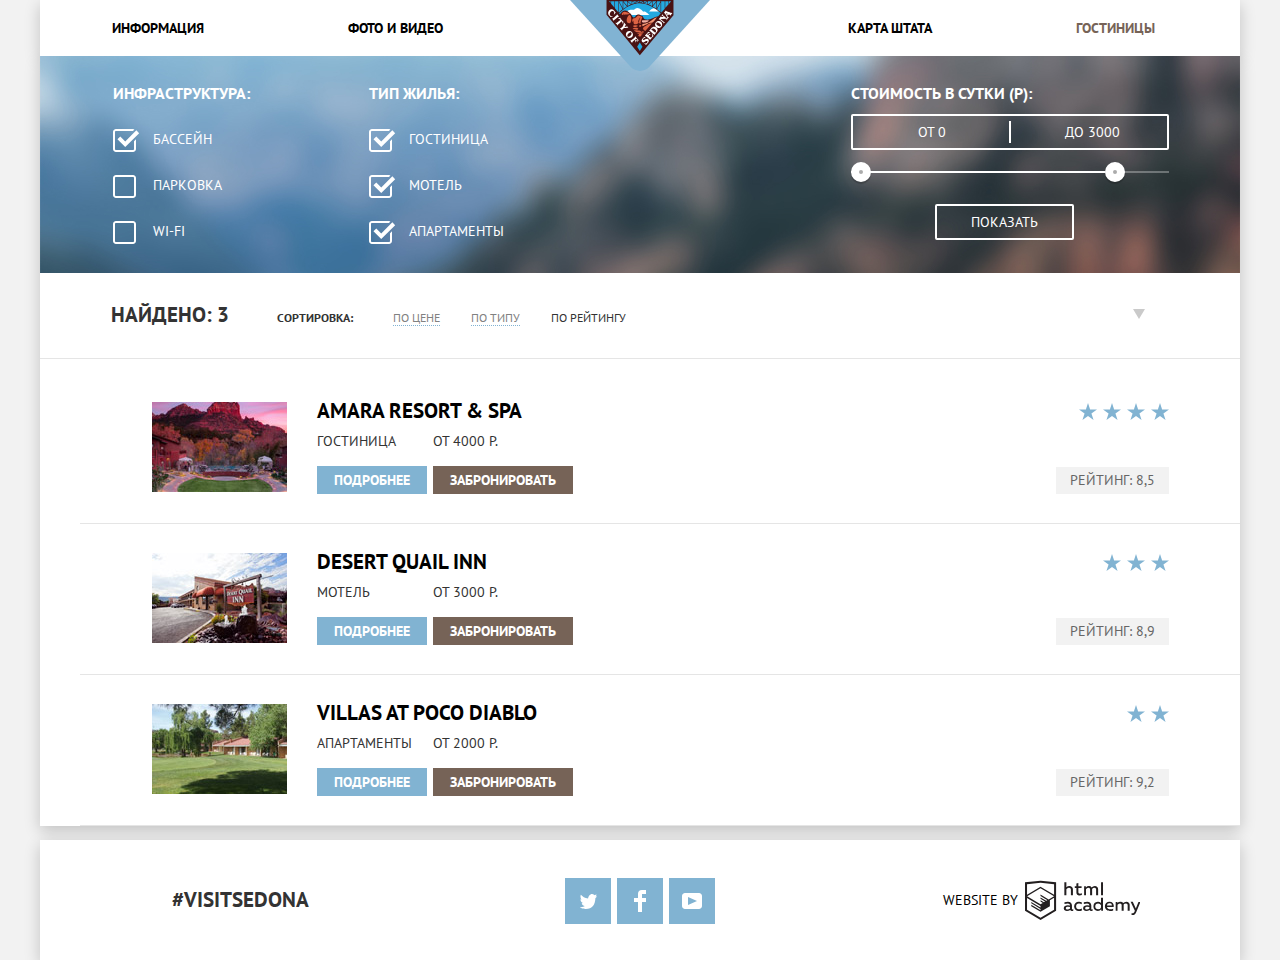
==== hotels.html @ 3bc978c2 "02 Завершаем верстку" ====
<!DOCTYPE html>
<html lang="ru">
  <head>
    <meta charset="utf-8">
    <title>HTML Academy: Седона</title>
    <link href="https://fonts.googleapis.com/css?family=PT+Sans:400,700&amp;subset=cyrillic" rel="stylesheet">
    <link href="css/normalize.css" rel="stylesheet">
    <link href="css/style.css" rel="stylesheet">
  </head>
  <body class="main-page">
    <div class="grey-back">
      <header class="main-header container">
        <nav class="main-navigation">
          <a class="main-header-logo" href="index.html">
            <img src="img/logo-sedona.svg" width="140" height="71" alt="Логотип город Седона">
          </a>
          <div class="container">
            <ul class="site-navigation">
              <li><a href="#">Информация</a></li>
              <li><a href="#">Фото и видео</a></li>
              <li><a href="#">Карта штата</a></li>
              <li><a class="site-navigation-current">Гостиницы</a></li>
            </ul>
          </div>
        </nav>
      </header>
      <main class="main-content container">
        <h1 class="visually-hidden">Подбор жилья в Седоне</h1>
        <section class="filters">
          <h2 class="visually-hidden">Фильтр гостиниц</h2>
          <form class="filter" action="https://echo.htmlacademy.ru" method="get">
            <div class="wrap">
              <fieldset>
                <legend class="filter-title">Инфраструктура:</legend>
                <ul>
                  <li class="filter-option">
                    <label class="filter-checkbox" for="pool-checkbox">
                      <input class="visually-hidden" id="pool-checkbox" type="checkbox" name="checkbox-indicator" checked>
                      <span class="checkbox-indicator"></span>
                      Бассейн
                    </label>
                  </li>
                  <li class="filter-option">
                    <label class="filter-checkbox" for="parking-checkbox">
                      <input class="visually-hidden" id="parking-checkbox" type="checkbox" name="checkbox-indicator">
                      <span class="checkbox-indicator"></span>
                      Парковка
                    </label>
                  </li>
                  <li class="filter-option">
                    <label class="filter-checkbox" for="wifi-checkbox">
                      <input class="visually-hidden" id="wifi-checkbox" type="checkbox" name="checkbox-indicator">
                      <span class="checkbox-indicator"></span>
                      Wi-Fi
                    </label>
                  </li>
                </ul>
              </fieldset>
            </div>
            <div class="wrap">
              <fieldset>
                <legend class="filter-title">Тип жилья:</legend>
                <ul>
                  <li class="filter-option">
                    <label class="filter-checkbox" for="hotel-checkbox">
                      <input class="visually-hidden" id="hotel-checkbox" type="checkbox" name="checkbox-indicator" checked>
                      <span class="checkbox-indicator"></span>
                      Гостиница
                    </label>
                  </li>
                  <li class="filter-option">
                    <label class="filter-checkbox" for="motel-checkbox">
                      <input class="visually-hidden" id="motel-checkbox" type="checkbox" name="checkbox-indicator" checked>
                      <span class="checkbox-indicator"></span>
                      Мотель
                    </label>
                  </li>
                  <li class="filter-option">
                    <label class="filter-checkbox" for="apartments-checkbox">
                      <input class="visually-hidden" id="apartments-checkbox" type="checkbox" name="checkbox-indicator" checked>
                      <span class="checkbox-indicator"></span>
                      Апартаменты
                    </label>
                  </li>
                </ul>
              </fieldset>
            </div>
            <div class="wrap">
              <fieldset class="filter-value">
                <legend class="filter-title value-title">Стоимость в сутки (р):</legend>
                <div class="filter-section">
                  <label class="min-value">
                    От
                    <input type="text" name="min" value="0">
                  </label>
                  <label class="max-value">
                    До
                    <input id="max-value" type="text" name="max" value="3000">
                  </label>
                </div>
                <div class="filter-roller">
                  <div class="filter-roller-inner">
                    <div class="filter-handle filter-handle-min"></div>
                    <div class="filter-handle filter-handle-max"></div>
                    <div class="scale">
                      <div class="bar"></div>
                    </div>
                  </div>
                </div>
              </fieldset>
              <button class="button filter-button" type="button">Показать</button>
            </div>
          </form>
        </section>
        <div class="sorting">
          <b class="sorting-info">Найдено: 3</b>
          <div class="sorting-value">
            <b class="sorting-title">Сортировка:</b>
            <ul class="sorting-list">
              <li class="sorting-marker sorting-marker-current"><a>По цене</a></li>
              <li class="sorting-marker"><a href="#">По типу</a></li>
              <li class="sorting-marker"><ahref="#">По рейтингу</a></li>
              <li class="sorting-marker sorting-marker-up"><a class="visually-hidden" href="#">По возрастанию</a></li>
              <li class="sorting-marker sorting-marker-down sorting-marker-current"><a class="visually-hidden">По убыванию</a></li>
            </ul>
          </div>
        </div>
        <section class="catalog">
          <h2 class="visually-hidden">Список жилья по запросу</h2>
          <ul class="catalog-list">
            <li class="catalog-item">
              <div class="catalog-inner inner-image">
                <a class="catalog-item-image" href="#">
                  <img src="img/hotels.jpg" width="135" height="90" alt="Гостиница">
                </a>
              </div>
              <div class="catalog-wrap">
                <div class="catalog-inner inner-description">
                  <a class="catalog-item-title" href="#">
                    <h3>Amara resort & spa</h3>
                  </a>
                  <div>
                    <b class="catalog-category">Гостиница</b>
                    <b class="catalog-price">От 4000 р.</b>
                  </div>
                  <div>
                    <a class="button moreinfo-button" href="#">Подробнее</a>
                    <a class="button booking-button" href="#">Забронировать</a>
                  </div>
                </div>
                <div class="catalog-inner inner-rating">
                  <div class="catalog-star">
                    <ul>
                      <li class="star-current"></li>
                      <li class="star-current"></li>
                      <li class="star-current"></li>
                      <li class="star-current"></li>
                    </ul>
                  </div>
                  <b class="catalog-rating">Рейтинг: 8,5</b>
                </div>
              </div>
            </li>

            <li class="catalog-item">
              <div class="catalog-inner inner-image">
                <a class="catalog-item-image" href="#">
                  <img src="img/motels.jpg" width="135" height="90" alt="Мотель">
                </a>
              </div>
              <div class="catalog-wrap">
                <div class="catalog-inner inner-description">
                  <a class="catalog-item-title" href="#">
                    <h3>Desert quail inn</h3>
                  </a>
                  <div>
                    <b class="catalog-category">Мотель</b>
                    <b class="catalog-price">От 3000 р.</b>
                  </div>
                  <div>
                    <a class="button moreinfo-button" href="#">Подробнее</a>
                    <a class="button booking-button" href="#">Забронировать</a>
                  </div>
                </div>
                <div class="catalog-inner inner-rating">
                  <div class="catalog-star">
                    <ul>
                      <li></li>
                      <li class="star-current"></li>
                      <li class="star-current"></li>
                      <li class="star-current"></li>
                    </ul>
                  </div>
                  <b class="catalog-rating">Рейтинг: 8,9</b>
                </div>
              </div>
            </li>
            <li class="catalog-item">
              <div class="catalog-inner inner-image">
                <a class="catalog-item-image" href="#">
                  <img src="img/aparts.jpg" width="135" height="90" alt="Апартаменты">
                </a>
              </div>
              <div class="catalog-wrap">
                <div class="catalog-inner inner-description">
                  <a class="catalog-item-title" href="#">
                    <h3>Villas at Poco Diablo</h3>
                  </a>
                  <div>
                    <b class="catalog-category">Апартаменты</b>
                    <b class="catalog-price">От 2000 р.</b>
                  </div>
                  <div>
                    <a class="button moreinfo-button" href="#">Подробнее</a>
                    <a class="button booking-button" href="#">Забронировать</a>
                  </div>
                </div>
                <div class="catalog-inner inner-rating">
                  <div class="catalog-star">
                    <ul>
                      <li></li>
                      <li></li>
                      <li class="star-current"></li>
                      <li class="star-current"></li>
                    </ul>
                  </div>
                  <b class="catalog-rating">Рейтинг: 9,2</b>
                </div>
              </div>
            </li>
          </ul>
        </section>
      </main>
      <footer class="main-footer container">
        <p class="footer-hashtag container">#visitsedona</p>
        <div class="footer-social container">
          <ul class="social-list">
            <li>
              <a class="button social-button twitter-button" href="#">
                <span class="visually-hidden">Twitter</span>
                <svg xmlns="http://www.w3.org/2000/svg" xmlns:xlink="http://www.w3.org/1999/xlink" width="17" height="15" viewBox="0 0 17 15"><path d="M10.95.144c1.685-.496 2.984.27 3.577 1.179.673-.231 1.331-.481 2.011-.708a2.345 2.345 0 0 1-.857 1.768c.685.17 1.304-.491 1.304-.491-.169 1-1.006 1.788-1.563 2.024-.231 6.75-3.175 11.217-10.077 11.082h-.446c-.41 0-4.164-.46-4.898-1.887 2.271.196 3.893-.422 4.693-1.177-.96-.3-2.679-.477-2.979-2.95.349.106.564.228 1.19.119C1.705 8.247.374 7.53.448  5.33c.285.328 1.067.536 1.34.472C1.085 5.561-.182 2.442.894.85c1.818 1.854 3.735 3.606 7.152 3.773C8.254 2.33 9.183.793 10.95.144z"/></svg>
                </a>
              </li>
              <li>
                <a class="button social-button facebook-button" href="#">
                  <span class="visually-hidden">Фейсбук</span>
                  <svg xmlns="http://www.w3.org/2000/svg" width="12" height="22" viewBox="0 0 12 22"><path d="M12 4V0H8a4 4 0 0 0-4 4v4H0v4h4v10h4V12h4V8H8V4h4z"/></svg>
                </a>
              </li>
              <li>
                <a class="button social-button youtube-button" href="#">
                  <span class="visually-hidden">Youtube</span>
                  <svg xmlns="http://www.w3.org/2000/svg" xmlns:xlink="http://www.w3.org/1999/xlink" width="20" height="16" viewBox="0 0 20 16"><path d="M17 0H3C1.35 0 0 1.35 0 3v10c0 1.65 1.35 3 3 3h14c1.65 0 3-1.35 3-3V3c0-1.65-1.35-3-3-3zM6.027 11.998V4.002L15.014 8l-8.987 3.998z"/></svg>
                </a>
              </li>
            </ul>
          </div>
          <div class="footer-copyright container">
            <p>website by</p>
            <a class="copyright-button" href="https://htmlacademy.ru/intensive/htmlcss">
              <span class="visually-hidden">HTML Academy</span>
              <svg data-name="Layer 1" xmlns="http://www.w3.org/2000/svg" viewBox="0 0 113 39" width="115" height="41"><path d="M46.84 28.22a2.07 2.07 0 0 0 .58-.11v1.4a3.41 3.41 0 0 1-1.24.22 1.75 1.75 0 0 1-1.75-1 5.08 5.08 0 0 1-3.3 1.13c-1.59 0-3.06-.87-3.06-2.68 0-2.24 2.08-2.93 3.9-2.93a11.63 11.63 0 0 1 2.28.26v-.31c0-1.09-.8-1.86-2.3-1.86a7.79 7.79 0 0 0-3.15.67v-1.79a10.72 10.72 0 0 1 3.35-.58c2.48 0 4 1.18 4 3.83v3.14a.57.57 0 0 0 .69.61zm-6.76-1.19a1.42 1.42 0 0 0 1.64 1.29 3.56 3.56 0 0   0 2.53-1v-1.51a10.21 10.21 0 0 0-1.9-.22c-1.1.01-2.27.35-2.27 1.45zM53.06 20.62a5.29 5.29 0 0 1 2.7.67v1.79a4.28 4.28 0 0 0-2.42-.73 2.89 2.89 0 1 0 0 5.76 5.26 5.26 0 0 0 2.55-.67v1.8a6.58 6.58 0 0 1-2.9.6 4.42 4.42 0 0 1-4.72-4.54 4.54 4.54 0 0 1 4.79-4.68zM65.84 28.22a2.07 2.07 0 0 0 .58-.11v1.4a3.41 3.41 0 0 1-1.24.22 1.75 1.75 0 0 1-1.75-1 5.08 5.08 0 0 1-3.3 1.13c-1.59 0-3.06-.87-3.06-2.68 0-2.24 2.08-2.93 3.9-2.93a11.63 11.63 0 0 1 2.28.26v-.31c0-1.09-.8-1.86-2.3-1.86a7.79 7.79   0 0 0-3.15.67v-1.79a10.72 10.72 0 0 1 3.35-.58c2.48 0 4 1.18 4 3.83v3.14a.57.57 0 0 0 .69.61zm-6.76-1.19a1.42 1.42 0 0 0 1.64 1.29 3.56 3.56 0 0 0 2.53-1v-1.51a10.21 10.21 0 0 0-1.9-.22c-1.11.01-2.27.35-2.27 1.45zM76.67 16.85v12.76h-1.76v-1.39a4.07 4.07 0 0 1-3.35 1.62 4.62 4.62 0 0 1 0-9.22 4 4 0 0 1 3.15 1.37v-5.14h2zm-4.76 5.48a2.9 2.9 0 0 0 0 5.8 3 3 0 0 0 2.79-1.84v-2.13a3.06 3.06 0 0 0-2.79-1.83zM82.99 20.62c3.48 0 4.68 2.81 4.12 5.34h-6.58c.22 1.57 1.75 2.22 3.35 2.22a6.41 6.41   0 0 0 2.77-.62v1.68a7.5 7.5 0 0 1-3.14.6c-2.68 0-5-1.53-5-4.61a4.39 4.39 0 0 1 4.48-4.61zm.09 1.62a2.39 2.39 0 0 0-2.57 2.26h4.85a2.06 2.06 0 0 0-2.28-2.26zM89.1 29.61v-8.75h1.73v1.09a4 4 0 0 1 2.92-1.33 3 3 0 0 1 2.73 1.4 4.33 4.33 0 0 1 3.06-1.4 3.21 3.21 0 0 1 3.32 3.52v5.47h-2V24.2a1.67 1.67 0 0 0-1.73-1.84 2.94 2.94 0 0 0-2.17 1.18V29.61h-2V24.2a1.67 1.67 0 0 0-1.73-1.84 3.11 3.11 0 0 0-2.32 1.35v5.91h-2zM111.47 20.86h2l-4.1 9.93c-.95 2.28-2.19 3-3.52 3a5 5 0 0 1-1.15-.15v-1.66a3   3 0 0 0 .89.13c.95 0 1.66-.67 2.17-2l.18-.44-4.16-8.82h2.13l3 6.6zM40.66 1.53v5a4 4 0 0 1 2.83-1.2A3.41 3.41 0 0 1 47.1 8.9v5.41h-2V9.15a1.9 1.9 0 0 0-2-2.1 3.08 3.08 0 0 0-2.44 1.46v5.8h-2V1.53h2zM52.43 2.42v3.12h3.17v1.71h-3.17v4c0 1.15.53 1.53 1.66 1.53a4.71 4.71 0 0 0 1.77-.35v1.68a7.14 7.14 0 0 1-2.35.38 2.68 2.68 0 0 1-3-2.88V7.23h-1.6V5.52h1.57V2.88zM58.1 14.29V5.54h1.73v1.09a4 4 0 0 1 2.92-1.33 3 3 0 0 1 2.73 1.4 4.33 4.33 0 0 1 3.06-1.4 3.21 3.21 0 0 1 3.32  3.52v5.47h-2V8.88a1.67 1.67 0 0 0-1.73-1.84 2.94 2.94 0 0 0-2.17 1.18V14.29h-2V8.88a1.67 1.67 0 0 0-1.73-1.84 3.11 3.11 0 0 0-2.32 1.35v5.91h-2zM74.72 1.52h1.95v12.76h-1.95zM15.44.02h-.16L0 1.62v28l15.28 9.09 15.28-9.09v-28zm13.12 28.45l-13.28 7.9L2 28.47V16.99l13.22 7.87v1.43l-9.07-5.4v1.38l9.11 5.47v1.46l-9.1-5.42v1.38l9.11 5.47 9.19-5.5V19.22l4.1-2.45v11.67zm0-13.16l-3.65 2.14-1.68 1-8-4.76v1.38l6.84 4.07h-.06l-.15.09-1 .57-5.64-3.36v1.38l4.45 2.65-1.05.7-3.36-2v1.38l2.21 1.3-2.25  1.35-13.16-7.82 13.17-7.92zm0-1.39L15.21 6.05l-13.2 7.86V3.41l13.28-1.39 13.28 1.39v10.51z"/></svg>
            </a>
          </div>
        </footer>
      </div>
  </body>
</html>
---- css/style.css ----
body {
  min-width: 1200px;
  height: auto;
  margin: 0;
  padding: 0;

  font-family: "PT Sans", "Arial", "sans-serif";
  font-size: 14px;
  line-height: 21px;
  font-weight: 400;
  color: #333333;
  text-transform: uppercase;
}

a {
    text-decoration: none;
}

img {
  max-width: 100%;
  height: auto;
}

.visually-hidden:not(:focus):not(:active),
input[type="checkbox"].visually-hidden,
input[type="radio"].visually-hidden {
  position: absolute;
  width: 1px;
  height: 1px;
  margin: -1px;
  border: 0;
  padding: 0;

  white-space: nowrap;

  -webkit-clip-path: insert(100%);

          clip-path: insert(100%);
  clip: rect(0 0 0 0);
  overflow: hidden;
}

.button {
  font: inherit;
  text-align: center;
  color: #ffffff;
  vertical-align: middle;
  text-transform: uppercase;

  border: none;
}

.button:hover {
  background-color: #604e43;
}

.button:active {
  color: #818181;

  background-color: #503e33;
}

.grey-back {
  background-color: #f2f2f2;
}

.background-index {
  position: relative;
  z-index: 1;
  height: 564px;
  margin-bottom: 60px;
  margin-top: -56px;
  background-image: url("../img/background-index.jpg");
  background-position: top center;
  background-repeat: no-repeat;
}

.main-header,
.main-content,
.main-footer {
  -webkit-box-shadow: 0px 5px 15px 0px rgba(0, 1, 1, 0.2);
          box-shadow: 0px 5px 15px 0px rgba(0, 1, 1, 0.2);
}

/*-- Навигация --*/
.main-navigation {
  position: relative;
  z-index: 10;
  font-size: 14px;
  line-height: 26px;
  font-weight: 700;
  color: #000000;

  background-color: #ffffff;
}

.site-navigation {
  list-style: none;
}

.site-navigation a {
  color: #000000;
}

.site-navigation a:hover,
.site-navigation a:focus {
  color: #81b3d2;
}

.site-navigation a:active {
  opacity: 0.3;
}

/*--Навигация на внутренней странице--*/
.site-navigation .site-navigation-current {
  color: #766357;
}

/*---Блок main---*/
.main-title {
  font-size: 21px;
  line-height: 26px;
  font-weight: 700;
  color: #000000;
  text-align: center;

  background-color: #ffffff;
}

/*--<Блок преимуществ--*/
.feature-title {
  text-align: center;
}

.feature-list {
  margin: 0;
  padding: 0;
  list-style: none;
  text-align: center;
}

.feature-item h3 {
  width: 151px;
  margin: 0 auto;
  margin-top: 46px;
  margin-bottom: 24px;
  padding: 0;
  font-size: 21px;
  line-height: 21px;
  font-weight: 700;
  color: #000000;

  background-color: #ffffff;
}

.feature-item p {
  margin: 0;
  margin-bottom: 20px;
}

.feature-item-wide {
  color: #ffffff;

  background-color: #81b3d2;
}

.feature-item-wide h3 {
  margin: 0 auto;
  margin-top: 46px;
  margin-bottom: 24px;
  font-size: 21px;
  line-height: 21px;
  font-weight: 700;
  color: #ffffff;

  background-color: #81b3d2;
}

.advantage-list {
  padding: 0;
  list-style: none;
  text-align: center;
}

.advantage-item {
  position: relative;
  height: 330px;
}

.icon-lodging::before {
  content: "";

  position: absolute;
  width: 75px;
  height: 72px;
  top: 60px;
  left: 162px;
  background-image: url("../img/icon-1.svg");
  background-position: top center;
  background-repeat: no-repeat;
}

.icon-food::before {
  content: "";

  position: absolute;
  width: 74px;
  height: 70px;
  top: 62px;
  left: 162px;
  background-image: url("../img/icon-2.svg");
  background-position: top center;
  background-repeat: no-repeat;
}

.icon-suvenirs::before {
  content: "";

  position: absolute;
  width: 64px;
  height: 76px;
  top: 57px;
  left: 167px;
  background-image: url("../img/icon-3.svg");
  background-position: top center;
  background-repeat: no-repeat;
}

.advantage-item h3 {
  font-size: 21px;
  line-height: 21px;
  font-weight: 700;
  max-width: 152px;
  margin: 0 auto;
  margin-top: 161px;
  margin-bottom: 24px;
}

.advantage-item p {
  margin-bottom: 40px;
}

.feature-item-grey {
  background-color: #eeeeee;
}

.feature-item-grey h3 {
  font-size: 21px;
  line-height: 21px;
  font-weight: 700;
  background-color: #eeeeee;
}

.hotels-search {
  text-align: center;
}

.hotels-search b {
  font-size: 30px;
  line-height: 36px;
  font-weight: 700;
}

.search-intro {
  font-size: 14px;
  line-height: 24px;
  font-weight: 400;
}

.search-button {
  font-size: 21px;
  line-height: 26px;
  font-weight: 700;

  background-color: #766357;
}

.search-item {
  font-size: 14px;
  line-height: 26px;
  font-weight: 700;
}

.search-item input {
  font: inherit;
  text-transform: uppercase;

  background-color: #f2f2f2;
}

.search-item input:hover {
  background-color: #ebebeb;
}

.search-item input:active {
  background-color: #ffffff;
  outline : 2px solid #e5e5e5;
}

.calendar-icon {
  background-color: transparent;
  fill: #cacaca;
}

.calendar-icon:hover {
  background-color: transparent;
  fill: #000000;
}

.calendar-icon:active {
  background-color: transparent;
  fill: #81b3d2;
}

.less-button,
.more-button {
  color: #818181;

  background-color: #f2f2f2;
}

.less-button:hover,
.more-button:hover {
  color: #000000;

  background-color: #f2f2f2;
}

.less-button:active,
.more-button:active {
  color: #81b3d2;

  background-color: #5496bd;
}

.find-button {
  font-size: 21px;
  line-height: 26px;
  font-weight: 700;

  background-color: #81b3d2;
}

.find-button:hover {
  background-color: #669ec0;
}

.find-button:active {
  color: #818181;

  background-color: #5496bd;
}

/*--Каталог - внутренняя страница--*/
.inner-page {
  background-color: #ffffff;

}

.filters {
  min-height: 217px;
  margin-bottom: 29px;

  color: #ffffff;
  background-color: #457aa6;
  background-image: url("../img/background-filter.jpg");
  background-repeat: no-repeat;
}

.filter-title {
  font-size: 16px;
  line-height: 21px;
  font-weight: 700;
}

.filter fieldset {
  padding-bottom: 0;
  border: none;
}

.filter ul {
  margin: 0;
  padding: 0;
  list-style: none;
}

.filter-item input[type="text"]{
  width: 87px;
  background-color: transparent;
  outline: 2px solid #ffffff;
}

.filter-item input[type="text"]::-webkit-input-placeholder {
  color: #ffffff;
}

.filter-item input[type="text"]:-ms-input-placeholder {
  color: #ffffff;
}

.filter-item input[type="text"]::-ms-input-placeholder {
  color: #ffffff;
}

.filter-item input[type="text"]::placeholder {
  color: #ffffff;
}

.filter-button {
  background-color: transparent;
  border: 2px solid #ffffff;
}

.filter-button:hover {
  color: #000000;

  background-color: #ffffff;
  border: 2px solid #ffffff;
}

.sorting {
  font-size: 12px;
  line-height: 18px;
  font-weight: 400;
}

.sorting-info {
  padding-left: 71px;
}

.sorting fieldset {
  border: none;
}

.sorting ul {
  list-style: none;
}

.sorting-info {
  font-size: 21px;
  line-height: 26px;
  font-weight: 700;
}

.sorting a {
  color: #818181;
  border-bottom: 1px dotted #81b3d2;
}

.sorting a:hover {
  color: #81b3d2;
  border-bottom: 1px dotted #81b3d2;
}

.sorting a:active {
  color: #000000;
  border: none;
}

.sorting .sorting-marker-current {
  color: #81b3d2;
  border: none;
}

.sorting .sorting-marker-up:hover,
.sorting .sorting-marker-down:hover  {
  border: none;
}

.catalog-list {
  list-style: none;
}

.catalog-item-title h3 {
  font-size: 21px;
  line-height: 26px;
  font-weight: 700;
  color: #000000;
}

.catalog-item-title h3:hover {
  color: #81b3d2;
}

.catalog-item-title h3:active {
  color: #818181;
}

.catalog-category,
.catalog-price {
  font-weight: 400;
}

.catalog-rating {
  font-weight: 400;
  color: #666666;
  background-color: #f2f2f2;
}

.moreinfo-button {
  font-size: 14px;
  line-height: 21px;
  font-weight: 700;
  color: #ffffff;

  background-color: #81b3d2;
}

.moreinfo-button:hover {
  background-color: #669ec0;
}

.moreinfo-button:active {
  color: #818181;

  background-color: #5496bd;
}

.booking-button {
  font-size: 14px;
  line-height: 21px;
  font-weight: 700;
  color: #ffffff;

  background-color: #766357;
}

.booking-button:hover {
  background-color: #604e43;
}

.booking-button:active {
  color: #818181;

  background-color: #503e33;
}

.main-footer {
  text-align: center;
}

.footer-hashtag {
  font-size: 21px;
  line-height: 26px;
  font-weight: 700;
}

.social-list {
  list-style: none;
}

.social-button svg{
  color: #ffffff;

  background-color: #81b3d2;
  fill: #ffffff;
}

.social-button:hover svg{
  background-color: #669ec0;
}

.social-button:active svg{
  color: #818181;


  background-color: #5496bd;
  fill: rgba(255, 255, 255, 0.3);
}

.footer-copyright p {
  font-size: 14px;
  line-height: 26px;
  font-weight: 400;
  color: #000000;
}

.copyright-button svg {
  fill: #231f20;
}

.copyright-button svg:hover {
  fill: #81b3d2;
}

.copyright-button svg:active {
  fill: #bdbbbc;
}


/*---Сеточные стили---*/
.container {
  display: block;
  position: relative;
  width: 1200px;
  min-height: 56px;
  margin: 0 auto;
  padding: 0;
  background-color: #ffffff;
}

.main-header {
  /*---отступ для фоновой картинки---*/
  background-image: url("../img/background-index.jpg");
  background-position: top center;
  background-repeat: no-repeat;
}

.inner-page .main-header {
  /*---отступ для фоновой картинки---*/
  margin-bottom: 0px;
}

.site-navigation {
  position: relative;
  display: -webkit-box;
  display: -ms-flexbox;
  display: flex;
  -ms-flex-wrap: wrap;
      flex-wrap: wrap;
  width: 1200px;
  margin: 0;
  padding: 0;
}

.site-navigation li {
    padding: 15px 72px;
}

.site-navigation li:nth-child(3) {
  margin-left: 261px;
}

.main-header-logo {
  z-index: 1;
  position: absolute;
  width: 140px;
  height: 71px;
  top: 0;
  left: 50%;
  -webkit-transform: translateX(-50%);
      -ms-transform: translateX(-50%);
          transform: translateX(-50%);
}

.main-title {
  width: 576px;
  margin: 0 auto;
  margin-bottom: 30px;
}

.feature-title {
  width: 576px;
  margin: 0 auto;
  margin-bottom: 54px;
}

.feature-list{
  display: -webkit-box;
  display: -ms-flexbox;
  display: flex;
  -webkit-box-orient: horizontal;
  -webkit-box-direction: normal;
      -ms-flex-direction: row;
          flex-direction: row;
  -ms-flex-wrap: wrap;
      flex-wrap: wrap;
  margin-bottom: 50px;
}

.feature-item {
  display: -webkit-box;
  display: -ms-flexbox;
  display: flex;
  -webkit-box-orient: horizontal;
  -webkit-box-direction: normal;
      -ms-flex-direction: row;
          flex-direction: row;
  -webkit-box-pack: center;
      -ms-flex-pack: center;
          justify-content: center;
  min-height: 256px;
}

.feature-img {
  margin: 0;
  padding: 0;
}

.feature-img img {
  display: block;
}

.feature-item-wide {
  width: 400px;
  min-height: 256px;
}

.feature-item .feature-promo {
  margin: 0 auto;
  padding: 0;
  width: 302px;
}

.advantage-list {
  display: -webkit-box;
  display: -ms-flexbox;
  display: flex;
  -webkit-box-orient: horizontal;
  -webkit-box-direction: normal;
      -ms-flex-direction: row;
          flex-direction: row;
}

.advantage-item {
  min-width: 400px;
}

.feature-item-grey {
  display: -webkit-box;
  display: -ms-flexbox;
  display: flex;
  -webkit-box-orient: horizontal;
  -webkit-box-direction: normal;
      -ms-flex-direction: row;
          flex-direction: row;
  min-width: 400px;
  min-height: 256px;
}

.feature-item-grey .feature-promo {
  width: 261px;
}

.hotels-search b {
  display: block;
  margin: 0 auto;
  margin-bottom: 24px;
}

.search-intro {
  margin: 0 auto;
  margin-bottom: 47px;
  width: 435px;
}

.search-button {
  padding: 30px 139px
}

/*---Всплывающее окно---*/
.modal {
  position: relative;
  -webkit-box-shadow: 0px 7px 15px rgba(0, 1, 1, 0.85);
          box-shadow: 0px 7px 15px rgba(0, 1, 1, 0.85);
  /*display: none;*/
}

.search-form {
  position: absolute;
  width: 456px;
  padding: 55px 55px;
  top: 0;
  left: 50%;
  -webkit-transform: translateX(-50%);
      -ms-transform: translateX(-50%);
          transform: translateX(-50%);
  background-color: #ffffff;
}

.search-item {
  position: relative;
  margin: 0;
  padding-bottom: 29px;
}

.search-item {
  display: -webkit-box;
  display: -ms-flexbox;
  display: flex;
  -webkit-box-pack: justify;
      -ms-flex-pack: justify;
          justify-content: space-between;
  -ms-flex-wrap: wrap;
      flex-wrap: wrap;
}

.search-item .calendar-icon {
  position: absolute;
  /*width: 21px;
  height: 22px;*/
  top: 6px;
  right: 2px;
  outline: none;
}

label {
  padding-top: 6px;
  padding-left: 0;
}

input[type="text"] {
  -webkit-box-sizing: border-box;
          box-sizing: border-box;
  width: 346px;
  padding: 6px 14px;
  padding-right: 40px;
  border: 0;
}

input[type="text"]::-webkit-input-placeholder,
input[type="number"]::-webkit-input-placeholder {
  color: #000000;
}

input[type="text"]:-ms-input-placeholder,
input[type="number"]:-ms-input-placeholder {
  color: #000000;
}

input[type="text"]::-ms-input-placeholder,
input[type="number"]::-ms-input-placeholder {
  color: #000000;
}

input[type="text"]::placeholder,
input[type="number"]::placeholder {
  color: #000000;
}

.wrapper {
  display: -webkit-box;
  display: -ms-flexbox;
  display: flex;
  -webkit-box-pack: justify;
      -ms-flex-pack: justify;
          justify-content: space-between;
  margin-bottom: 24px;
}

.less-button,
.more-button {
  width: 38px;
  border: 0;
}

.less-button {
  margin-left: 41px;
}

.children .less-button {
  margin-left: 25px;
}

input[type="number"] {
  width: 23px;
  margin: 0;
  padding: 6px 0;
  padding-left: 15px;
  border: 0;
}

.find-button {
    padding: 17px 196px;
}

.map-block img {
  display: block;
  margin-bottom: -120px;
}

.filter {
  display: -webkit-box;
  display: -ms-flexbox;
  display: flex;
  -webkit-box-orient: horizontal;
  -webkit-box-direction: normal;
      -ms-flex-direction: row;
          flex-direction: row;
  padding-top: 27px;
  padding-left: 60px;
}

.wrap {
  max-width: 254px;
  margin-right: 94px;
}

.wrap:last-child {
  max-width: 330px;
  margin-right: auto;
  margin-left: 228px;
}

.filter-title {
  margin-bottom: 20px;
}

.filter-option {
  margin-bottom: 25px;
  padding-left: 40px;
}

.filter-checkbox {
  position: relative;
  cursor: pointer;
}

.filter-checkbox input[type="checkbox"]:focus + .checkbox-indicator {
    outline: 2px solid #81b3d2;
}

.filter-checkbox input[type="checkbox"]:checked + .checkbox-indicator {
  position: absolute;
  top: 5px;
  left: -40px;
  width: 27px;
  height: 23px;

  background-image: url("../img/checkbox-on.svg");
  background-position: left;
  background-repeat: no-repeat;
}

.filter-checkbox input[type="checkbox"] + .checkbox-indicator {
  position: absolute;
  top: 5px;
  left: -40px;
  width: 27px;
  height: 23px;

  background-image: url("../img/checkbox-off.svg");
  background-position: left;
  background-repeat: no-repeat;
}

.filter-checkbox input[type="checkbox"] + .checkbox-indicator {
  position: absolute;
  top: 5px;
  left: -40px;
  width: 27px;
  height: 23px;

  background-image: url("../img/checkbox-off.svg");
  background-position: left;
  background-repeat: no-repeat;
}

.filter-checkbox input[type="checkbox"]:disabled + .checkbox-indicator {
  position: absolute;
  top: 5px;
  left: -40px;
  width: 27px;
  height: 23px;

  background-image: url("../img/checkbox-disabled-off.svg");
  background-position: left;
  background-repeat: no-repeat;
}

.filter-checkbox input[type="checkbox"]:checked:disabled + .checkbox-indicator {
  position: absolute;
  top: 5px;
  left: -40px;
  width: 27px;
  height: 23px;

  background-image: url("../img/checkbox-disabled-off.svg"), url("../img/checkbox-disabled-on.svg");
  background-position: left;
  background-repeat: no-repeat;
}

.value-title {
  margin-bottom: 5px;
}

.filter-section {
  position: relative;
  width: 314px;
  height: 32px;
  margin-bottom: 21px;

  /*font-size: 0;*/

  border: 2px solid #ffffff;
  border-radius: 2px;
}

.filter-section::after {
  content: "";
  position: absolute;
  top: 50%;
  left: 50%;

  width: 2px;
  height: 22px;
  -webkit-transform: translate(-50%, -50%);
      -ms-transform: translate(-50%, -50%);
          transform: translate(-50%, -50%);

  background: #ffffff;
}

.filter-roller {
  position: relative;
  margin-bottom: 31px;
}

.filter-roller .scale {
  height: 2px;

  background-color: rgba(255, 255, 255, 0.3);
}

.filter-roller .bar {
  width: 80%;
  height: 2px;

  background: #ffffff;
}

.filter-handle {
  position: absolute;
  top: -9px;
  width: 4px;
  height: 4px;

  background: #ababab;
  border: 8px solid #ffffff;
  border-radius: 50%;
  -webkit-box-shadow: 0 2px 1px 0 rgba(0, 1, 1, 0.2);
          box-shadow: 0 2px 1px 0 rgba(0, 1, 1, 0.2);
  cursor: pointer;
}

.filter-handle:hover {
  background: #1c4f80;
}

.filter-handle-min {
  left: 0;
}

.filter-handle-max {
  left: 80%
}

.filter-button {
  display: block;
  margin: 0 auto;
  margin-left: 97px;
  padding: 6px 34px;

  font-size: 14px;
  line-height: 20px;
  color: #ffffff;
  text-transform: uppercase;

  background: transparent;
  border: 2px solid #ffffff;
  border-radius: 2px;
  cursor: pointer;
}

.filter-section label {
  display: inline-block;

  cursor: pointer;
}

.filter-section .min-value {
  width: 90px;
  padding-top: 3px;;
  padding-left: 65px;
}

.filter-section .max-value {
  width: 90px;
  padding-top: 3px;;
  padding-left: 53px;
}

.filter-section input[type="text"] {
  width: 50px;
  height: 26px;
  margin: 0;
  padding: 0;

  color: inherit;
  font: inherit;

  background: none;
  border: none;
}

.sorting {
  display: -webkit-box;
  display: -ms-flexbox;
  display: flex;
  -webkit-box-orient: horizontal;
  -webkit-box-direction: normal;
      -ms-flex-direction: row;
          flex-direction: row;
  padding-bottom: 30px;
  border-bottom: 1px solid #e5e5e5;
}

.sorting-value {
  display: -webkit-box;
  display: -ms-flexbox;
  display: flex;
  -webkit-box-orient: horizontal;
  -webkit-box-direction: normal;
      -ms-flex-direction: row;
          flex-direction: row;
}

.sorting-title {
  margin-top: 7px;
  margin-left: 48px;
}

.sorting-list {
  display: -webkit-box;
  display: -ms-flexbox;
  display: flex;
  -webkit-box-orient: horizontal;
  -webkit-box-direction: normal;
      -ms-flex-direction: row;
          flex-direction: row;
  margin: 0;
  margin-top: 7px;
  margin-left:
}

.sorting-marker {
  margin-right: 31px;
}

.sorting-marker:hover {
  border: none;
}

.sorting-list li:nth-child(3) {
  margin-right: 476px;
}

/*.arrow {
  display: -webkit-box;
  display: -ms-flexbox;
  display: flex;
  -webkit-box-align: center;
      -ms-flex-align: center;
          align-items: center;
  cursor: pointer;
  width: 11px;
  margin-right: 11px;
}*/
/*
.sorting-list .sorting-marker-up {
  -ms-flex-item-align: baseline;
      align-self: baseline;
  border: 6px solid transparent;
  border-bottom: 10px solid #cacaca;
}

.sorting-list .sorting-marker-up:hover {
  -ms-flex-item-align: baseline;
      align-self: baseline;
  border: 6px solid transparent;
  border-bottom: 10px solid #231f20;
}

.sorting-list .sorting-marker-up:active {
  -ms-flex-item-align: baseline;
      align-self: baseline;
  border: 6px solid transparent;
  border-bottom: 10px solid #81b3d2;
}

.sorting-list .sorting-marker-up:checked {
  -ms-flex-item-align: baseline;
      align-self: baseline;
  border: 6px solid transparent;
  border-bottom: 10px solid #81b3d2;
}
*/
.sorting-list .sorting-marker-down {
  border: 6px solid transparent;
  border-top: 10px solid #cacaca;
}

.sorting-list .sorting-marker-down:hover {
  border: 6px solid transparent;
  border-top: 10px solid #231f20;
}

.sorting-list .sorting-marker-down:active {
  border: 6px solid transparent;
  border-top: 10px solid #81b3d2;
}

.arrow > .sorting-marker-current {
  border: 6px solid transparent;
  border-top: 10px solid #81b3d2;
}
*/
.catalog-list {
  display: -webkit-box;
  display: -ms-flexbox;
  display: flex;
  -webkit-box-orient: vertical;
  -webkit-box-direction: normal;
      -ms-flex-direction: column;
          flex-direction: column;
  margin: 0;
  padding: 0;
}

.catalog-item {
  display: -webkit-box;
  display: -ms-flexbox;
  display: flex;
  -webkit-box-orient: horizontal;
  -webkit-box-direction: normal;
      -ms-flex-direction: row;
          flex-direction: row;
  padding-left: 72px;

  border-bottom: 1px solid #e5e5e5;
}

.inner-image {
  margin-top: 29px;
  margin-bottom: 25px;
  margin-right: 30px;
}

.catalog-wrap {
  display: -webkit-box;
  display: -ms-flexbox;
  display: flex;
  -webkit-box-flex: 1;
      -ms-flex-positive: 1;
          flex-grow: 1;
  -webkit-box-orient: horizontal;
  -webkit-box-direction: normal;
      -ms-flex-direction: row;
          flex-direction: row;
  -webkit-box-pack: justify;
      -ms-flex-pack: justify;
          justify-content: space-between;
}


.catalog-item-title h3 {
  margin: 0;
  margin-top: 25px;
  margin-bottom: 7px;
}

.catalog-category {
  display: inline-block;
  width: 112px;
  margin-bottom: 17px;
}

.moreinfo-button,
.booking-button {
  padding: 5px 17px;
  margin-right: 2px;
}

.inner-rating {
  display: -webkit-box;
  display: -ms-flexbox;
  display: flex;
  -webkit-box-orient: vertical;
  -webkit-box-direction: normal;
      -ms-flex-direction: column;
          flex-direction: column;
  margin-right: 71px;
}

.catalog-star ul {
  display: -webkit-box;
  display: -ms-flexbox;
  display: flex;
  -webkit-box-orient: horizontal;
  -webkit-box-direction: reverse;
      -ms-flex-direction: row-reverse;
          flex-direction: row-reverse;
  padding: 0;
  list-style: none;
}

.star-current {
  width: 18px;
  height: 17px;
  margin-top: 30px;
  margin-right: 0;
  margin-left: 6px;
  background-image: url("../img/star.svg");
}

.catalog-rating {
  display: inline-block;
  margin-top: 47px;
  margin-left: auto;
  padding: 3px 14px;
}

.main-footer {
  display: -webkit-box;
  display: -ms-flexbox;
  display: flex;
  -webkit-box-orient: horizontal;
  -webkit-box-direction: normal;
      -ms-flex-direction: row;
          flex-direction: row;
  background-color: rgba(255,255,255,0.9);
  /*box-shadow: 0px 5px 15px 0px rgba(0, 1, 1, 0.2);*/
}

.footer-hashtag {
  padding-top: 47px;
  max-width: 400px;
}

/*.social-list {
  display: flex;
  flex-direction: row;
}*/

.footer-social {
  max-width: 400px;
  min-height: 120px;
  text-align: center;
  vertical-align: middle;
}

.footer-social ul {
  display: -webkit-box;
  display: -ms-flexbox;
  display: flex;
  -ms-flex-wrap: wrap;
      flex-wrap: wrap;
  -webkit-box-pack: justify;
      -ms-flex-pack: justify;
          justify-content: space-between;
  padding: 0;
  padding-top: 38px;
  margin: 0 auto;
  width: 150px;
}

.social-button {
  display: -webkit-box;
  display: -ms-flexbox;
  display: flex;
  -webkit-box-align: center;
      -ms-flex-align: center;
          align-items: center;
  -webkit-box-pack: center;
      -ms-flex-pack: center;
          justify-content: center;
  width: 46px;
  height: 46px;

  background-color: #81b3d2;
}

.social-button:hover {
  background-color: #669ec0;
}

.social-button:active {
  background-color: #5496bd;
}

.footer-copyright {
  display: -webkit-box;
  display: -ms-flexbox;
  display: flex;
  -webkit-box-pack: center;
      -ms-flex-pack: center;
          justify-content: center;
  max-width: 400px;
}

.footer-copyright p {
  padding-top: 33px;
  padding-left: 2px;
}

.footer-copyright svg {
  padding-top: 40px;
  padding-left: 7px;
}
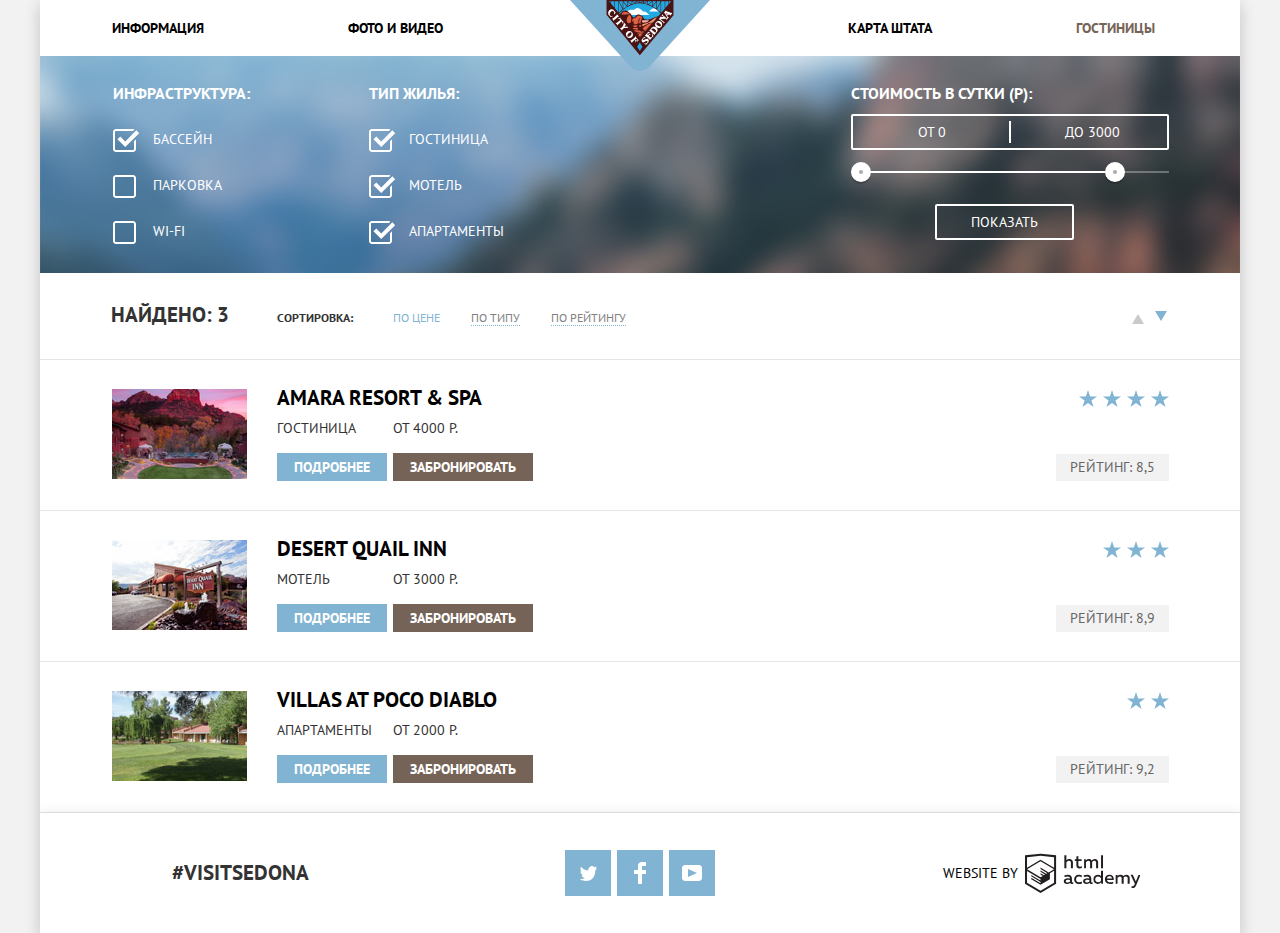
==== commit 296c7c34: "03 Завершаем верстку" ====
--- a/hotels.html
+++ b/hotels.html
@@ -117,11 +117,11 @@
           <div class="sorting-value">
             <b class="sorting-title">Сортировка:</b>
             <ul class="sorting-list">
-              <li class="sorting-marker sorting-marker-current"><a>По цене</a></li>
+              <li class="sorting-marker current"><a class="">По цене</a></li>
               <li class="sorting-marker"><a href="#">По типу</a></li>
-              <li class="sorting-marker"><ahref="#">По рейтингу</a></li>
+              <li class="sorting-marker"><a href="#">По рейтингу</a></li>
               <li class="sorting-marker sorting-marker-up"><a class="visually-hidden" href="#">По возрастанию</a></li>
-              <li class="sorting-marker sorting-marker-down sorting-marker-current"><a class="visually-hidden">По убыванию</a></li>
+              <li class="sorting-marker sorting-marker-down current"><a class="visually-hidden">По убыванию</a></li>
             </ul>
           </div>
         </div>
@@ -151,10 +151,18 @@
                 <div class="catalog-inner inner-rating">
                   <div class="catalog-star">
                     <ul>
-                      <li class="star-current"></li>
-                      <li class="star-current"></li>
-                      <li class="star-current"></li>
-                      <li class="star-current"></li>
+                      <li class="star-current">
+                        <span class="visually-hidden">Звезда</span>
+                      </li>
+                      <li class="star-current">
+                        <span class="visually-hidden">Звезда</span>
+                      </li>
+                      <li class="star-current">
+                        <span class="visually-hidden">Звезда</span>
+                      </li>
+                      <li class="star-current">
+                        <span class="visually-hidden">Звезда</span>
+                      </li>
                     </ul>
                   </div>
                   <b class="catalog-rating">Рейтинг: 8,5</b>
@@ -186,9 +194,15 @@
                   <div class="catalog-star">
                     <ul>
                       <li></li>
-                      <li class="star-current"></li>
-                      <li class="star-current"></li>
-                      <li class="star-current"></li>
+                      <li class="star-current">
+                        <span class="visually-hidden">Звезда</span>
+                      </li>
+                      <li class="star-current">
+                        <span class="visually-hidden">Звезда</span>
+                      </li>
+                      <li class="star-current">
+                        <span class="visually-hidden">Звезда</span>
+                      </li>
                     </ul>
                   </div>
                   <b class="catalog-rating">Рейтинг: 8,9</b>
@@ -220,8 +234,12 @@
                     <ul>
                       <li></li>
                       <li></li>
-                      <li class="star-current"></li>
-                      <li class="star-current"></li>
+                      <li class="star-current">
+                        <span class="visually-hidden">Звезда</span>
+                      </li>
+                      <li class="star-current">
+                        <span class="visually-hidden">Звезда</span>
+                      </li>
                     </ul>
                   </div>
                   <b class="catalog-rating">Рейтинг: 9,2</b>
--- a/css/style.css
+++ b/css/style.css
@@ -457,7 +457,7 @@
   border: none;
 }
 
-.sorting .sorting-marker-current {
+.current a {
   color: #81b3d2;
   border: none;
 }
@@ -1101,7 +1101,7 @@
   -webkit-box-direction: normal;
       -ms-flex-direction: row;
           flex-direction: row;
-  padding-bottom: 30px;
+  padding-bottom: 31px;
   border-bottom: 1px solid #e5e5e5;
 }
 
@@ -1130,7 +1130,6 @@
           flex-direction: row;
   margin: 0;
   margin-top: 7px;
-  margin-left:
 }
 
 .sorting-marker {
@@ -1142,7 +1141,7 @@
 }
 
 .sorting-list li:nth-child(3) {
-  margin-right: 476px;
+  margin-right: 506px;
 }
 
 /*.arrow {
@@ -1156,55 +1155,67 @@
   width: 11px;
   margin-right: 11px;
 }*/
-/*
+
 .sorting-list .sorting-marker-up {
-  -ms-flex-item-align: baseline;
-      align-self: baseline;
+  -ms-flex-item-align: center;
+      align-self: center;
+  margin-right: 11px;
   border: 6px solid transparent;
+  border-top: 0px;
   border-bottom: 10px solid #cacaca;
+  cursor: pointer;
 }
 
 .sorting-list .sorting-marker-up:hover {
-  -ms-flex-item-align: baseline;
-      align-self: baseline;
+  -ms-flex-item-align: center;
+      align-self: center;
   border: 6px solid transparent;
+  border-top: 0px;
   border-bottom: 10px solid #231f20;
 }
 
 .sorting-list .sorting-marker-up:active {
-  -ms-flex-item-align: baseline;
-      align-self: baseline;
+  -ms-flex-item-align: center;
+      align-self: center;
   border: 6px solid transparent;
+  border-top: 0px;
   border-bottom: 10px solid #81b3d2;
 }
 
-.sorting-list .sorting-marker-up:checked {
-  -ms-flex-item-align: baseline;
-      align-self: baseline;
+/*.sorting-list .sorting-marker-up:checked {
+  -ms-flex-item-align: center;
+      align-self: center;
   border: 6px solid transparent;
+  border-top: 0px;
   border-bottom: 10px solid #81b3d2;
-}
-*/
+}*/
+
 .sorting-list .sorting-marker-down {
+  align-self: center;
   border: 6px solid transparent;
   border-top: 10px solid #cacaca;
+  border-bottom: -1px;
+  cursor: pointer;
 }
 
 .sorting-list .sorting-marker-down:hover {
   border: 6px solid transparent;
   border-top: 10px solid #231f20;
+  border-bottom: -1px;
 }
 
 .sorting-list .sorting-marker-down:active {
   border: 6px solid transparent;
   border-top: 10px solid #81b3d2;
-}
-
-.arrow > .sorting-marker-current {
+  border-bottom: -1px;
+}
+
+.sorting-marker-down.current {
   border: 6px solid transparent;
   border-top: 10px solid #81b3d2;
-}
-*/
+  border-bottom: -1px;
+}
+
 .catalog-list {
   display: -webkit-box;
   display: -ms-flexbox;
@@ -1349,7 +1360,7 @@
       -ms-flex-pack: justify;
           justify-content: space-between;
   padding: 0;
-  padding-top: 38px;
+  padding-top: 37px;
   margin: 0 auto;
   width: 150px;
 }
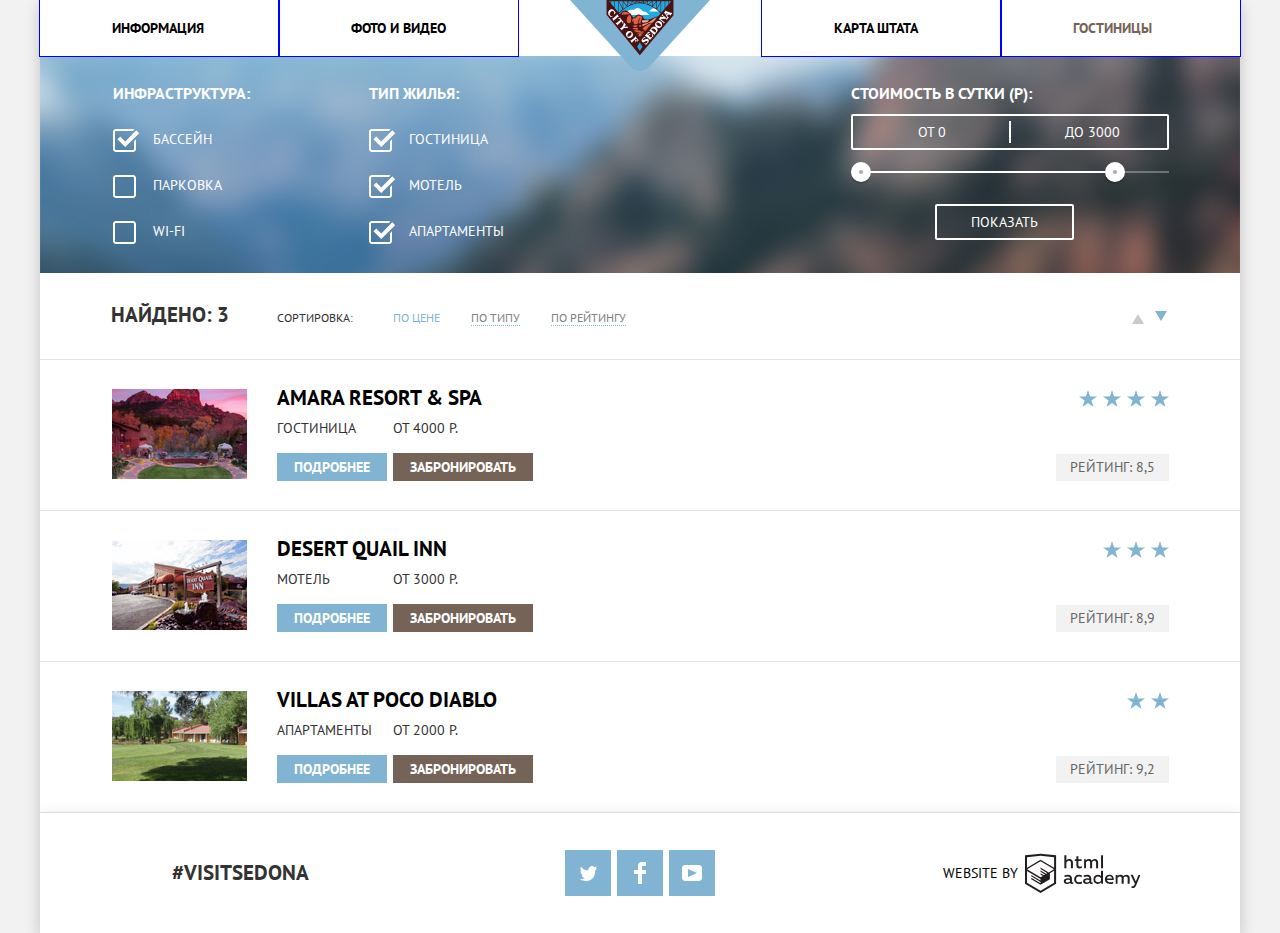
==== commit 30168a69: "Работа с замечаниями" ====
--- a/hotels.html
+++ b/hotels.html
@@ -34,22 +34,22 @@
                 <legend class="filter-title">Инфраструктура:</legend>
                 <ul>
                   <li class="filter-option">
-                    <label class="filter-checkbox" for="pool-checkbox">
-                      <input class="visually-hidden" id="pool-checkbox" type="checkbox" name="checkbox-indicator" checked>
+                    <label class="filter-checkbox" for="pool">
+                      <input class="visually-hidden" id="pool" type="checkbox" name="pool-checkbox" checked>
                       <span class="checkbox-indicator"></span>
                       Бассейн
                     </label>
                   </li>
                   <li class="filter-option">
-                    <label class="filter-checkbox" for="parking-checkbox">
-                      <input class="visually-hidden" id="parking-checkbox" type="checkbox" name="checkbox-indicator">
+                    <label class="filter-checkbox" for="parking">
+                      <input class="visually-hidden" id="parking" type="checkbox" name="parkinh-checkbox">
                       <span class="checkbox-indicator"></span>
                       Парковка
                     </label>
                   </li>
                   <li class="filter-option">
-                    <label class="filter-checkbox" for="wifi-checkbox">
-                      <input class="visually-hidden" id="wifi-checkbox" type="checkbox" name="checkbox-indicator">
+                    <label class="filter-checkbox" for="wifi">
+                      <input class="visually-hidden" id="wifi" type="checkbox" name="wifi-checkbox">
                       <span class="checkbox-indicator"></span>
                       Wi-Fi
                     </label>
@@ -62,22 +62,22 @@
                 <legend class="filter-title">Тип жилья:</legend>
                 <ul>
                   <li class="filter-option">
-                    <label class="filter-checkbox" for="hotel-checkbox">
-                      <input class="visually-hidden" id="hotel-checkbox" type="checkbox" name="checkbox-indicator" checked>
+                    <label class="filter-checkbox" for="hotel">
+                      <input class="visually-hidden" id="hotel" type="checkbox" name="hotel-checkbox" checked>
                       <span class="checkbox-indicator"></span>
                       Гостиница
                     </label>
                   </li>
                   <li class="filter-option">
-                    <label class="filter-checkbox" for="motel-checkbox">
-                      <input class="visually-hidden" id="motel-checkbox" type="checkbox" name="checkbox-indicator" checked>
+                    <label class="filter-checkbox" for="motel">
+                      <input class="visually-hidden" id="motel" type="checkbox" name="motel-checkbox" checked>
                       <span class="checkbox-indicator"></span>
                       Мотель
                     </label>
                   </li>
                   <li class="filter-option">
-                    <label class="filter-checkbox" for="apartments-checkbox">
-                      <input class="visually-hidden" id="apartments-checkbox" type="checkbox" name="checkbox-indicator" checked>
+                    <label class="filter-checkbox" for="apartments">
+                      <input class="visually-hidden" id="apartments" type="checkbox" name="apartments-checkbox" checked>
                       <span class="checkbox-indicator"></span>
                       Апартаменты
                     </label>
@@ -108,7 +108,7 @@
                   </div>
                 </div>
               </fieldset>
-              <button class="button filter-button" type="button">Показать</button>
+              <button class="button filter-button" type="submit">Показать</button>
             </div>
           </form>
         </section>
--- a/css/style.css
+++ b/css/style.css
@@ -599,13 +599,6 @@
   background-color: #ffffff;
 }
 
-.main-header {
-  /*---отступ для фоновой картинки---*/
-  background-image: url("../img/background-index.jpg");
-  background-position: top center;
-  background-repeat: no-repeat;
-}
-
 .inner-page .main-header {
   /*---отступ для фоновой картинки---*/
   margin-bottom: 0px;
@@ -624,12 +617,41 @@
 }
 
 .site-navigation li {
-    padding: 15px 72px;
+  box-sizing: border-box;
+  width: 239px;
+  padding: 15px 0;
+  padding-left: 72px;
+  outline: 1px solid blue;
 }
 
 .site-navigation li:nth-child(3) {
-  margin-left: 261px;
-}
+  margin-left: 244px;
+}
+
+/*.site-navigation li:nth-child(2) {
+  padding: 15px 0;
+  padding-left: 75px;
+  padding-right: 74px;
+}
+
+.site-navigation li:nth-child(3) {
+  padding: 15px 0;
+  padding-left: 89px;
+  padding-right: 72px;
+}
+
+.site-navigation li:nth-child(4) {
+  padding: 15px 0;
+  padding-right: 76px;
+}*/
+
+/*.left-item {
+  float: left;
+}
+
+.right-item {
+  float: right;
+}*/
 
 .main-header-logo {
   z-index: 1;
@@ -741,7 +763,7 @@
 .search-intro {
   margin: 0 auto;
   margin-bottom: 47px;
-  width: 435px;
+  width: 438px;
 }
 
 .search-button {
@@ -1118,6 +1140,9 @@
 .sorting-title {
   margin-top: 7px;
   margin-left: 48px;
+  font-size: 12px;
+  line-height: 18px;
+  font-weight: 400;
 }
 
 .sorting-list {
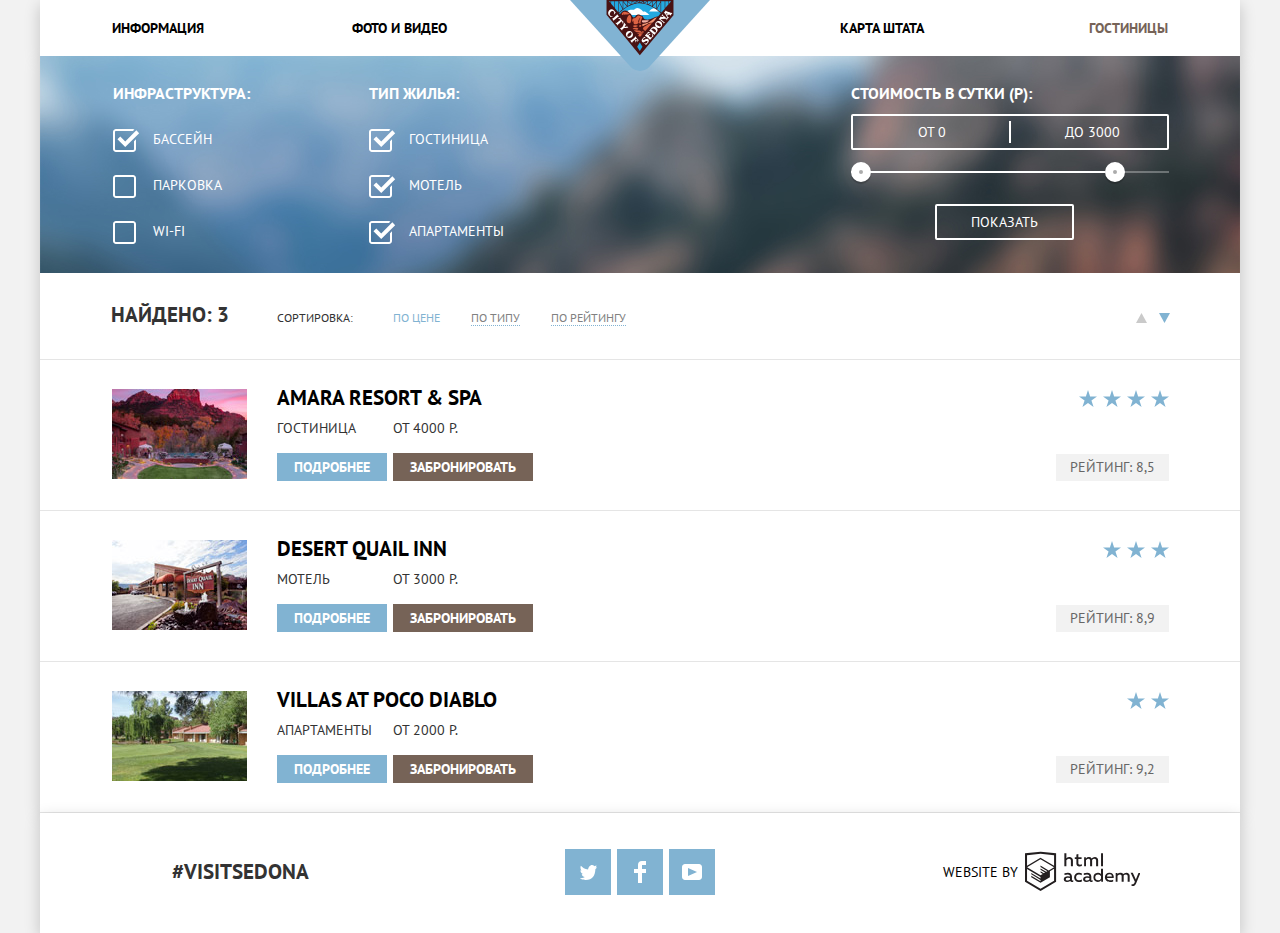
==== commit 6c96b0b8: "01 Работа с замечаниями" ====
--- a/hotels.html
+++ b/hotels.html
@@ -120,8 +120,17 @@
               <li class="sorting-marker current"><a class="">По цене</a></li>
               <li class="sorting-marker"><a href="#">По типу</a></li>
               <li class="sorting-marker"><a href="#">По рейтингу</a></li>
-              <li class="sorting-marker sorting-marker-up"><a class="visually-hidden" href="#">По возрастанию</a></li>
-              <li class="sorting-marker sorting-marker-down current"><a class="visually-hidden">По убыванию</a></li>
+              <li class="sorting-marker">
+                <a class="sorting-marker-up" href="#">
+                  <span class="visually-hidden">По возрастанию</span>
+                  <svg xmlns="http://www.w3.org/2000/svg" width="11" height="10" viewBox="0 0 11 10"><path d="M5.5 0L0 10h11z"/></svg>
+                </a>
+              </li>
+              <li class="sorting-marker current">
+                <a class="sorting-marker-down">
+                  <span class="visually-hidden">По убыванию</span>
+                  <svg xmlns="http://www.w3.org/2000/svg" width="11" height="10" viewBox="0 0 11 10"><path d="M5.5 10L0 0h11"/></svg>
+                </a></li>
             </ul>
           </div>
         </div>
--- a/css/style.css
+++ b/css/style.css
@@ -55,7 +55,7 @@
 }
 
 .button:active {
-  color: #818181;
+  color: rgba(255, 255, 255, 0.3);
 
   background-color: #503e33;
 }
@@ -184,7 +184,8 @@
 
 .advantage-item {
   position: relative;
-  height: 330px;
+  width: 400px;
+  min-height: 330px;
 }
 
 .icon-lodging::before {
@@ -297,6 +298,10 @@
   outline : 2px solid #e5e5e5;
 }
 
+.search-item input:focus {
+  outline : 2px solid #e5e5e5;
+}
+
 .calendar-icon {
   background-color: transparent;
   fill: #cacaca;
@@ -346,7 +351,7 @@
 }
 
 .find-button:active {
-  color: #818181;
+  color: rgba(255, 255, 255, 0.3);
 
   background-color: #5496bd;
 }
@@ -462,9 +467,28 @@
   border: none;
 }
 
+.sorting .sorting-marker-up,
+.sorting .sorting-marker-down {
+  border: none;
+  fill: #cacaca;
+}
+
 .sorting .sorting-marker-up:hover,
 .sorting .sorting-marker-down:hover  {
   border: none;
+  fill: #231F20;
+}
+
+.sorting .sorting-marker-up:active,
+.sorting .sorting-marker-down:active  {
+  border: none;
+  fill: #81b3d2;
+}
+
+.current .sorting-marker-up ,
+.current .sorting-marker-down {
+  border: none;
+  fill: #81b3d2;
 }
 
 .catalog-list {
@@ -547,6 +571,7 @@
 
 .social-list {
   list-style: none;
+  padding-bottom: 5px;
 }
 
 .social-button svg{
@@ -618,40 +643,26 @@
 
 .site-navigation li {
   box-sizing: border-box;
-  width: 239px;
+  width: 20%;
   padding: 15px 0;
+}
+
+.site-navigation li:nth-child(1),
+.site-navigation li:nth-child(2) {
+  text-align: left;
   padding-left: 72px;
-  outline: 1px solid blue;
+}
+
+.site-navigation li:nth-child(3),
+.site-navigation li:nth-child(4) {
+  text-align: right;
+  padding-right: 72px;
 }
 
 .site-navigation li:nth-child(3) {
-  margin-left: 244px;
-}
-
-/*.site-navigation li:nth-child(2) {
-  padding: 15px 0;
-  padding-left: 75px;
-  padding-right: 74px;
-}
-
-.site-navigation li:nth-child(3) {
-  padding: 15px 0;
-  padding-left: 89px;
-  padding-right: 72px;
-}
-
-.site-navigation li:nth-child(4) {
-  padding: 15px 0;
+  margin-left: 20%;
   padding-right: 76px;
-}*/
-
-/*.left-item {
-  float: left;
-}
-
-.right-item {
-  float: right;
-}*/
+}
 
 .main-header-logo {
   z-index: 1;
@@ -701,7 +712,7 @@
   -webkit-box-pack: center;
       -ms-flex-pack: center;
           justify-content: center;
-  min-height: 256px;
+  /*min-height: 256px;*/
 }
 
 .feature-img {
@@ -732,10 +743,6 @@
   -webkit-box-direction: normal;
       -ms-flex-direction: row;
           flex-direction: row;
-}
-
-.advantage-item {
-  min-width: 400px;
 }
 
 .feature-item-grey {
@@ -1165,6 +1172,26 @@
   border: none;
 }
 
+.sorting-list {
+  position: relative;
+}
+
+.sorting-marker-up {
+  position: absolute;
+  width: 11px;
+  height: 10px;
+  top: 1px;
+  left: 783px;
+}
+
+.sorting-marker-down {
+  position: absolute;
+  width: 11px;
+  height: 10px;
+  top: 1px;
+  left: 806px;
+}
+
 .sorting-list li:nth-child(3) {
   margin-right: 506px;
 }
@@ -1181,7 +1208,7 @@
   margin-right: 11px;
 }*/
 
-.sorting-list .sorting-marker-up {
+/*.sorting-list .sorting-marker-up {
   -ms-flex-item-align: center;
       align-self: center;
   margin-right: 11px;
@@ -1207,13 +1234,13 @@
   border-bottom: 10px solid #81b3d2;
 }
 
-/*.sorting-list .sorting-marker-up:checked {
+.sorting-list .sorting-marker-up:focus {
   -ms-flex-item-align: center;
       align-self: center;
   border: 6px solid transparent;
   border-top: 0px;
   border-bottom: 10px solid #81b3d2;
-}*/
+}
 
 .sorting-list .sorting-marker-down {
   align-self: center;
@@ -1240,7 +1267,7 @@
   border-top: 10px solid #81b3d2;
   border-bottom: -1px;
 }
-
+*/
 .catalog-list {
   display: -webkit-box;
   display: -ms-flexbox;
@@ -1267,6 +1294,7 @@
 }
 
 .inner-image {
+  flex-shrink: 0;
   margin-top: 29px;
   margin-bottom: 25px;
   margin-right: 30px;
@@ -1286,6 +1314,7 @@
   -webkit-box-pack: justify;
       -ms-flex-pack: justify;
           justify-content: space-between;
+  margin-bottom: 25px;
 }
 
 
@@ -1315,6 +1344,7 @@
   -webkit-box-direction: normal;
       -ms-flex-direction: column;
           flex-direction: column;
+  flex-shrink: 0;
   margin-right: 71px;
 }
 
@@ -1359,14 +1389,9 @@
 }
 
 .footer-hashtag {
-  padding-top: 47px;
+  padding-top: 46px;
   max-width: 400px;
 }
-
-/*.social-list {
-  display: flex;
-  flex-direction: row;
-}*/
 
 .footer-social {
   max-width: 400px;
@@ -1385,9 +1410,14 @@
       -ms-flex-pack: justify;
           justify-content: space-between;
   padding: 0;
-  padding-top: 37px;
+  padding-top: 36px;
   margin: 0 auto;
   width: 150px;
+}
+
+.footer-social li {
+
+  padding-bottom: 5px;
 }
 
 .social-button {
@@ -1425,11 +1455,11 @@
 }
 
 .footer-copyright p {
-  padding-top: 33px;
+  padding-top: 32px;
   padding-left: 2px;
 }
 
 .footer-copyright svg {
-  padding-top: 40px;
+  padding-top: 38px;
   padding-left: 7px;
 }
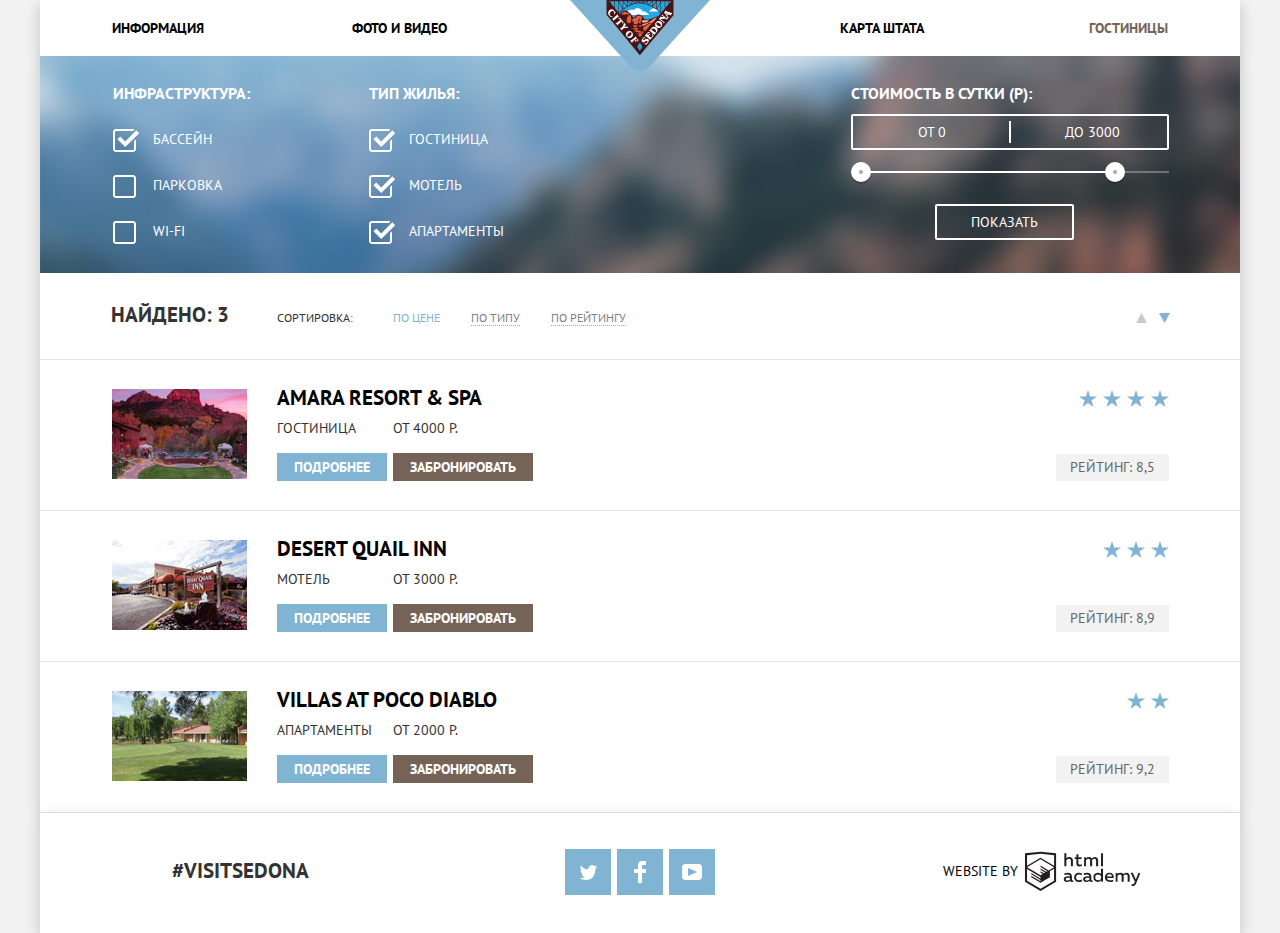
==== commit 2c442a43: "мелкте корректировки 01" ====
--- a/hotels.html
+++ b/hotels.html
@@ -178,7 +178,6 @@
                 </div>
               </div>
             </li>
-
             <li class="catalog-item">
               <div class="catalog-inner inner-image">
                 <a class="catalog-item-image" href="#">
--- a/css/style.css
+++ b/css/style.css
@@ -85,7 +85,7 @@
 /*-- Навигация --*/
 .main-navigation {
   position: relative;
-  z-index: 10;
+  z-index: 2;
   font-size: 14px;
   line-height: 26px;
   font-weight: 700;
@@ -185,7 +185,9 @@
 .advantage-item {
   position: relative;
   width: 400px;
-  min-height: 330px;
+  max-height: 330px;
+  padding-bottom: 82px;
+  overflow-y: auto;
 }
 
 .icon-lodging::before {
@@ -319,6 +321,9 @@
 
 .less-button,
 .more-button {
+  font-size: 24px;
+  line-height: 26px;
+  font-weight: 700;
   color: #818181;
 
   background-color: #f2f2f2;
@@ -327,15 +332,19 @@
 .less-button:hover,
 .more-button:hover {
   color: #000000;
-
-  background-color: #f2f2f2;
+  background-color: #ebebeb
 }
 
 .less-button:active,
 .more-button:active {
   color: #81b3d2;
-
-  background-color: #5496bd;
+  background-color: #ffffff;
+  outline : 2px solid #e5e5e5;
+}
+
+.less-button:focus,
+.more-button:focus {
+  outline : 2px solid #e5e5e5;
 }
 
 .find-button {
@@ -612,7 +621,6 @@
   fill: #bdbbbc;
 }
 
-
 /*---Сеточные стили---*/
 .container {
   display: block;
@@ -622,6 +630,15 @@
   margin: 0 auto;
   padding: 0;
   background-color: #ffffff;
+}
+
+.footer-container {
+  display: block;
+  position: relative;
+  width: 1200px;
+  min-height: 56px;
+  margin: 0 auto;
+  padding: 0;
 }
 
 .inner-page .main-header {
@@ -698,7 +715,6 @@
           flex-direction: row;
   -ms-flex-wrap: wrap;
       flex-wrap: wrap;
-  margin-bottom: 50px;
 }
 
 .feature-item {
@@ -712,7 +728,6 @@
   -webkit-box-pack: center;
       -ms-flex-pack: center;
           justify-content: center;
-  /*min-height: 256px;*/
 }
 
 .feature-img {
@@ -726,7 +741,8 @@
 
 .feature-item-wide {
   width: 400px;
-  min-height: 256px;
+  max-height: 256px;
+  overflow-y: auto;
 }
 
 .feature-item .feature-promo {
@@ -754,7 +770,9 @@
       -ms-flex-direction: row;
           flex-direction: row;
   min-width: 400px;
-  min-height: 256px;
+  max-height: 256px;
+  padding-bottom: 60px;
+  overflow-y: auto;
 }
 
 .feature-item-grey .feature-promo {
@@ -767,14 +785,81 @@
   margin-bottom: 24px;
 }
 
-.search-intro {
+.hotels-search p {
   margin: 0 auto;
-  margin-bottom: 47px;
   width: 438px;
 }
 
+.feature-item {
+  position: relative;
+  z-index: 4;
+}
+
+.hotels-search {
+  padding-top: 50px;
+  background-color: #ffffff;
+  position: relative;
+  z-index: 4;
+}
+
 .search-button {
-  padding: 30px 139px
+  position: relative;
+  margin-top: 48px;
+  padding: 30px 139px;
+  z-index: 4;
+}
+
+.modal-search-form {
+  z-index: 3;
+}
+
+/*---Анимация всплывающего окна---*/
+@keyframes bounce {
+  0% {
+    transform: translateY(-473px);
+  }
+
+  20% {
+    transform: translateY(-373px);
+  }
+
+  40% {
+    transform: translateY(-273px);
+  }
+
+  60% {
+    transform: translateY(-173px);
+  }
+
+  80% {
+    transform: translateY(-73px);
+  }
+
+  100% {
+    transform: translateY(0px);
+  }
+}
+
+@keyframes shake {
+  0%,
+  100% {
+    transform: translateX(0);
+  }
+
+  10%,
+  30%,
+  50%,
+  70%,
+  90% {
+    transform: translateX(-10px);
+  }
+
+  20%,
+  40%,
+  60%,
+  80% {
+    transform: translateX(10px);
+  }
 }
 
 /*---Всплывающее окно---*/
@@ -782,7 +867,18 @@
   position: relative;
   -webkit-box-shadow: 0px 7px 15px rgba(0, 1, 1, 0.85);
           box-shadow: 0px 7px 15px rgba(0, 1, 1, 0.85);
-  /*display: none;*/
+}
+
+.modal-search-form {
+  animation: bounce 0.5s;
+}
+
+.modal-none {
+  display: none;
+}
+
+.modal-error {
+  animation: shake 0.6s;
 }
 
 .search-form {
@@ -816,8 +912,6 @@
 
 .search-item .calendar-icon {
   position: absolute;
-  /*width: 21px;
-  height: 22px;*/
   top: 6px;
   right: 2px;
   outline: none;
@@ -893,9 +987,22 @@
     padding: 17px 196px;
 }
 
+.map-block {
+  position: relative;
+}
+
+.map-block iframe {
+  display: block;
+  position: relative;
+  z-index: 2;
+}
+
 .map-block img {
-  display: block;
+  position: absolute;
+  top: 0;
+  left: 0;
   margin-bottom: -120px;
+  z-index: 1;
 }
 
 .filter {
@@ -1009,8 +1116,6 @@
   height: 32px;
   margin-bottom: 21px;
 
-  /*font-size: 0;*/
-
   border: 2px solid #ffffff;
   border-radius: 2px;
 }
@@ -1196,78 +1301,6 @@
   margin-right: 506px;
 }
 
-/*.arrow {
-  display: -webkit-box;
-  display: -ms-flexbox;
-  display: flex;
-  -webkit-box-align: center;
-      -ms-flex-align: center;
-          align-items: center;
-  cursor: pointer;
-  width: 11px;
-  margin-right: 11px;
-}*/
-
-/*.sorting-list .sorting-marker-up {
-  -ms-flex-item-align: center;
-      align-self: center;
-  margin-right: 11px;
-  border: 6px solid transparent;
-  border-top: 0px;
-  border-bottom: 10px solid #cacaca;
-  cursor: pointer;
-}
-
-.sorting-list .sorting-marker-up:hover {
-  -ms-flex-item-align: center;
-      align-self: center;
-  border: 6px solid transparent;
-  border-top: 0px;
-  border-bottom: 10px solid #231f20;
-}
-
-.sorting-list .sorting-marker-up:active {
-  -ms-flex-item-align: center;
-      align-self: center;
-  border: 6px solid transparent;
-  border-top: 0px;
-  border-bottom: 10px solid #81b3d2;
-}
-
-.sorting-list .sorting-marker-up:focus {
-  -ms-flex-item-align: center;
-      align-self: center;
-  border: 6px solid transparent;
-  border-top: 0px;
-  border-bottom: 10px solid #81b3d2;
-}
-
-.sorting-list .sorting-marker-down {
-  align-self: center;
-  border: 6px solid transparent;
-  border-top: 10px solid #cacaca;
-  border-bottom: -1px;
-  cursor: pointer;
-}
-
-.sorting-list .sorting-marker-down:hover {
-  border: 6px solid transparent;
-  border-top: 10px solid #231f20;
-  border-bottom: -1px;
-}
-
-.sorting-list .sorting-marker-down:active {
-  border: 6px solid transparent;
-  border-top: 10px solid #81b3d2;
-  border-bottom: -1px;
-}
-
-.sorting-marker-down.current {
-  border: 6px solid transparent;
-  border-top: 10px solid #81b3d2;
-  border-bottom: -1px;
-}
-*/
 .catalog-list {
   display: -webkit-box;
   display: -ms-flexbox;
@@ -1384,13 +1417,13 @@
   -webkit-box-direction: normal;
       -ms-flex-direction: row;
           flex-direction: row;
-  background-color: rgba(255,255,255,0.9);
-  /*box-shadow: 0px 5px 15px 0px rgba(0, 1, 1, 0.2);*/
+  z-index: 2;
 }
 
 .footer-hashtag {
-  padding-top: 46px;
+  padding-top: 45px;
   max-width: 400px;
+  background-color: rgba(255, 255, 255, 0.9);
 }
 
 .footer-social {
@@ -1398,6 +1431,7 @@
   min-height: 120px;
   text-align: center;
   vertical-align: middle;
+  background-color: rgba(255, 255, 255, 0.9);
 }
 
 .footer-social ul {
@@ -1452,10 +1486,11 @@
       -ms-flex-pack: center;
           justify-content: center;
   max-width: 400px;
+  background-color: rgba(255, 255, 255, 0.9);
 }
 
 .footer-copyright p {
-  padding-top: 32px;
+  padding-top: 31px;
   padding-left: 2px;
 }
 
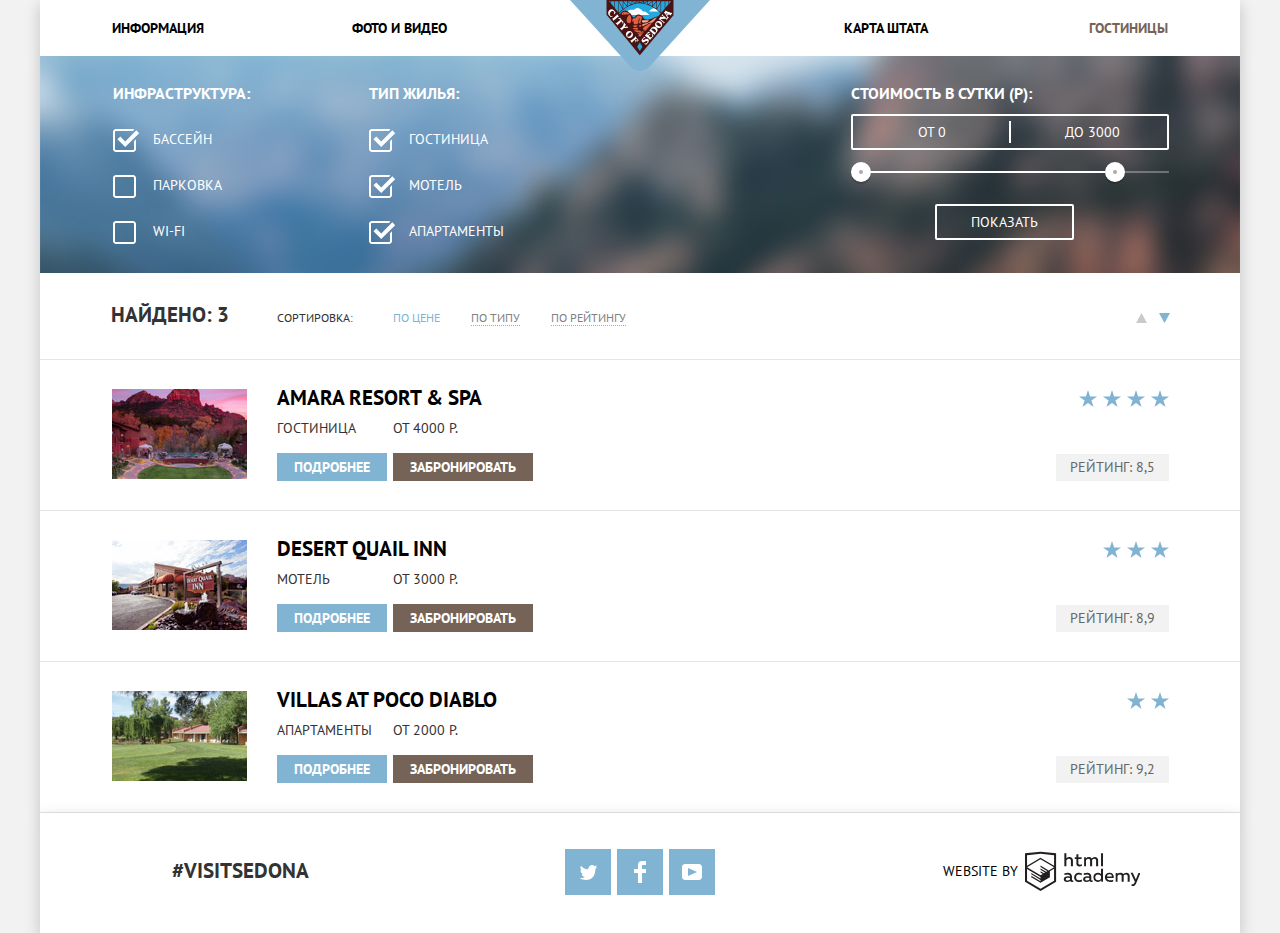
==== commit 57234f23: "Корректировка замечаний" ====
--- a/hotels.html
+++ b/hotels.html
@@ -5,7 +5,7 @@
     <title>HTML Academy: Седона</title>
     <link href="https://fonts.googleapis.com/css?family=PT+Sans:400,700&amp;subset=cyrillic" rel="stylesheet">
     <link href="css/normalize.css" rel="stylesheet">
-    <link href="css/style.css" rel="stylesheet">
+    <link href="css/style.min.css" rel="stylesheet">
   </head>
   <body class="main-page">
     <div class="grey-back">
@@ -18,6 +18,7 @@
             <ul class="site-navigation">
               <li><a href="#">Информация</a></li>
               <li><a href="#">Фото и видео</a></li>
+              <li class="center-item"></li>
               <li><a href="#">Карта штата</a></li>
               <li><a class="site-navigation-current">Гостиницы</a></li>
             </ul>
--- a/css/style.min.css
+++ b/css/style.min.css
@@ -0,0 +1,2 @@
+body{min-width:1200px;height:auto;margin:0;padding:0;font-family:"PT Sans","Arial","sans-serif";font-size:14px;line-height:21px;font-weight:400;color:#333;text-transform:uppercase}a{text-decoration:none}img{max-width:100%;height:auto}.visually-hidden:not(:focus):not(:active),input[type=checkbox].visually-hidden,input[type=radio].visually-hidden{position:absolute;width:1px;height:1px;margin:-1px;border:0;padding:0;white-space:nowrap;-webkit-clip-path:insert(100%);clip-path:insert(100%);clip:rect(0 0 0 0);overflow:hidden}.button{font:inherit;text-align:center;color:#fff;vertical-align:middle;text-transform:uppercase;border:0}.button:hover{background-color:#604e43}.button:active{color:rgba(255,255,255,.3);background-color:#503e33}.grey-back{background-color:#f2f2f2}.background-index{position:relative;z-index:1;height:564px;margin-bottom:60px;margin-top:-56px;background-color:#748186;background-image:url(../img/background-index.jpg);background-position:top center;background-repeat:no-repeat}.main-header,.main-content,.main-footer{-webkit-box-shadow:0 5px 15px 0 rgba(0,1,1,.2);box-shadow:0 5px 15px 0 rgba(0,1,1,.2)}.main-navigation{position:relative;z-index:2;font-size:14px;line-height:26px;font-weight:700;color:#000;background-color:#fff}.site-navigation{list-style:none}.site-navigation a{color:#000}.site-navigation a:hover,.site-navigation a:focus{color:#81b3d2}.site-navigation a:active{opacity:.3}.site-navigation .site-navigation-current{color:#766357}.main-title{font-size:21px;line-height:26px;font-weight:700;color:#000;text-align:center;background-color:#fff}.feature-title{text-align:center}.feature-list{margin:0;padding:0;list-style:none;text-align:center}.feature-item h3{width:151px;margin:0 auto;margin-top:46px;margin-bottom:24px;padding:0;font-size:21px;line-height:21px;font-weight:700;color:#000;background-color:#fff}.feature-item p{margin:0;margin-bottom:20px}.feature-item-wide{color:#fff;background-color:#81b3d2}.feature-item-wide h3{margin:0 auto;margin-top:46px;margin-bottom:24px;font-size:21px;line-height:21px;font-weight:700;color:#fff;background-color:#81b3d2}.advantage-list{padding:0;list-style:none;text-align:center}.advantage-item{position:relative;width:400px;max-height:330px;padding-bottom:82px;overflow-y:auto}.icon-lodging::before{content:"";position:absolute;width:75px;height:72px;top:60px;left:162px;background-image:url(../img/icon-1.svg);background-position:top center;background-repeat:no-repeat}.icon-food::before{content:"";position:absolute;width:74px;height:70px;top:62px;left:162px;background-image:url(../img/icon-2.svg);background-position:top center;background-repeat:no-repeat}.icon-suvenirs::before{content:"";position:absolute;width:64px;height:76px;top:57px;left:167px;background-image:url(../img/icon-3.svg);background-position:top center;background-repeat:no-repeat}.advantage-item h3{font-size:21px;line-height:21px;font-weight:700;max-width:152px;margin:0 auto;margin-top:161px;margin-bottom:24px}.advantage-item p{margin-bottom:40px}.feature-item-grey{background-color:#eee}.feature-item-grey h3{font-size:21px;line-height:21px;font-weight:700;background-color:#eee}.hotels-search{text-align:center}.hotels-search b{font-size:30px;line-height:36px;font-weight:700}.search-intro{font-size:14px;line-height:24px;font-weight:400}.search-button{font-size:21px;line-height:26px;font-weight:700;background-color:#766357}.search-item{font-size:14px;line-height:26px;font-weight:700}.search-item input{font:inherit;text-transform:uppercase;background-color:#f2f2f2}.search-item input:hover{background-color:#ebebeb}.search-item input:active{background-color:#fff;outline:2px solid #e5e5e5}.search-item input:focus{outline:2px solid #e5e5e5}.calendar-icon{background-color:transparent;fill:#cacaca}.calendar-icon:hover{background-color:transparent;fill:#000}.calendar-icon:active{background-color:transparent;fill:#81b3d2}.less-button,.more-button{font-size:24px;line-height:26px;font-weight:700;color:#818181;background-color:#f2f2f2}.less-button:hover,.more-button:hover{color:#000;background-color:#ebebeb}.less-button:active,.more-button:active{color:#81b3d2;background-color:#fff;outline:2px solid #e5e5e5}.less-button:focus,.more-button:focus{outline:2px solid #e5e5e5}.find-button{font-size:21px;line-height:26px;font-weight:700;background-color:#81b3d2}.find-button:hover{background-color:#669ec0}.find-button:active{color:rgba(255,255,255,.3);background-color:#5496bd}.inner-page{background-color:#fff}.filters{min-height:217px;margin-bottom:29px;color:#fff;background-color:#457aa6;background-image:url(../img/background-filter.jpg);background-repeat:no-repeat}.filter-title{font-size:16px;line-height:21px;font-weight:700}.filter fieldset{padding-bottom:0;border:0}.filter ul{margin:0;padding:0;list-style:none}.filter-item input[type=text]{width:87px;background-color:transparent;outline:2px solid #fff}.filter-item input[type=text]::-webkit-input-placeholder{color:#fff}.filter-item input[type=text]:-ms-input-placeholder{color:#fff}.filter-item input[type=text]::-ms-input-placeholder{color:#fff}.filter-item input[type=text]::placeholder{color:#fff}.filter-button{background-color:transparent;border:2px solid #fff}.filter-button:hover{color:#000;background-color:#fff;border:2px solid #fff}.sorting{font-size:12px;line-height:18px;font-weight:400}.sorting-info{padding-left:71px}.sorting fieldset{border:0}.sorting ul{list-style:none}.sorting-info{font-size:21px;line-height:26px;font-weight:700}.sorting a{color:#818181;border-bottom:1px dotted #81b3d2}.sorting a:hover{color:#81b3d2;border-bottom:1px dotted #81b3d2}.sorting a:active{color:#000;border:0}.current a{color:#81b3d2;border:0}.sorting .sorting-marker-up,.sorting .sorting-marker-down{border:0;fill:#cacaca}.sorting .sorting-marker-up:hover,.sorting .sorting-marker-down:hover{border:0;fill:#231f20}.sorting .sorting-marker-up:active,.sorting .sorting-marker-down:active{border:0;fill:#81b3d2}.current .sorting-marker-up,.current .sorting-marker-down{border:0;fill:#81b3d2}.catalog-list{list-style:none}.catalog-item-title h3{font-size:21px;line-height:26px;font-weight:700;color:#000}.catalog-item-title h3:hover{color:#81b3d2}.catalog-item-title h3:active{color:#818181}.catalog-category,.catalog-price{font-weight:400}.catalog-rating{font-weight:400;color:#666;background-color:#f2f2f2}.moreinfo-button{font-size:14px;line-height:21px;font-weight:700;color:#fff;background-color:#81b3d2}.moreinfo-button:hover{background-color:#669ec0}.moreinfo-button:active{color:#818181;background-color:#5496bd}.booking-button{font-size:14px;line-height:21px;font-weight:700;color:#fff;background-color:#766357}.booking-button:hover{background-color:#604e43}.booking-button:active{color:#818181;background-color:#503e33}.main-footer{text-align:center}.footer-hashtag{font-size:21px;line-height:26px;font-weight:700}.social-list{list-style:none;padding-bottom:5px}.social-button svg{color:#fff;background-color:#81b3d2;fill:#fff}.social-button:hover svg{background-color:#669ec0}.social-button:active svg{color:#818181;background-color:#5496bd;fill:rgba(255,255,255,.3)}.footer-copyright p{font-size:14px;line-height:26px;font-weight:400;color:#000}.copyright-button svg{fill:#231f20}.copyright-button svg:hover{fill:#81b3d2}.copyright-button svg:active{fill:#bdbbbc}.container{display:block;position:relative;width:1200px;min-height:56px;margin:0 auto;padding:0;background-color:#fff}.footer-container{display:block;position:relative;width:1200px;min-height:56px;margin:0 auto;padding:0}.inner-page .main-header{margin-bottom:0}.site-navigation{position:relative;display:-webkit-box;display:-ms-flexbox;display:flex;-ms-flex-wrap:wrap;flex-wrap:wrap;width:1200px;margin:0;padding:0}.site-navigation li{-webkit-box-sizing:border-box;box-sizing:border-box;width:20%;padding:15px 0}.site-navigation li{text-align:left;padding-left:72px}.site-navigation li:last-of-type(n){margin-right:20%}.site-navigation li:nth-child(4),.site-navigation li:nth-child(5){text-align:right;padding-right:72px}.main-header-logo{z-index:1;position:absolute;width:140px;height:71px;top:0;left:50%;-webkit-transform:translateX(-50%);-ms-transform:translateX(-50%);transform:translateX(-50%)}.main-title{width:576px;margin:0 auto;margin-bottom:30px}.feature-title{width:576px;margin:0 auto;margin-bottom:54px}.feature-list{display:-webkit-box;display:-ms-flexbox;display:flex;-webkit-box-orient:horizontal;-webkit-box-direction:normal;-ms-flex-direction:row;flex-direction:row;-ms-flex-wrap:wrap;flex-wrap:wrap}.feature-item{display:-webkit-box;display:-ms-flexbox;display:flex;-webkit-box-orient:horizontal;-webkit-box-direction:normal;-ms-flex-direction:row;flex-direction:row;-webkit-box-pack:center;-ms-flex-pack:center;justify-content:center}.feature-img{margin:0;padding:0}.feature-img img{display:block}.feature-item-wide{width:400px;max-height:256px;overflow-y:auto}.feature-item .feature-promo{margin:0 auto;padding:0;width:302px}.advantage-list{display:-webkit-box;display:-ms-flexbox;display:flex;-webkit-box-orient:horizontal;-webkit-box-direction:normal;-ms-flex-direction:row;flex-direction:row}.feature-item-grey{display:-webkit-box;display:-ms-flexbox;display:flex;-webkit-box-orient:horizontal;-webkit-box-direction:normal;-ms-flex-direction:row;flex-direction:row;min-width:400px;max-height:256px;padding-bottom:60px;overflow-y:auto}.feature-item-grey .feature-promo{width:261px}.hotels-search b{display:block;margin:0 auto;margin-bottom:24px}.hotels-search p{margin:0 auto;width:438px}.feature-item{position:relative;z-index:4}.hotels-search{padding-top:50px;background-color:#fff;position:relative;z-index:4}.search-button{position:relative;margin-top:48px;padding:30px 139px;z-index:4}.modal-search-form{z-index:3}@-webkit-keyframes bounce{0%{-webkit-transform:translateY(-473px);transform:translateY(-473px)}20%{-webkit-transform:translateY(-373px);transform:translateY(-373px)}40%{-webkit-transform:translateY(-273px);transform:translateY(-273px)}60%{-webkit-transform:translateY(-173px);transform:translateY(-173px)}80%{-webkit-transform:translateY(-73px);transform:translateY(-73px)}to{-webkit-transform:translateY(0);transform:translateY(0)}}@keyframes bounce{0%{-webkit-transform:translateY(-473px);transform:translateY(-473px)}20%{-webkit-transform:translateY(-373px);transform:translateY(-373px)}40%{-webkit-transform:translateY(-273px);transform:translateY(-273px)}60%{-webkit-transform:translateY(-173px);transform:translateY(-173px)}80%{-webkit-transform:translateY(-73px);transform:translateY(-73px)}to{-webkit-transform:translateY(0);transform:translateY(0)}}@-webkit-keyframes shake{0%,to{-webkit-transform:translateX(0);transform:translateX(0)}10%,30%,50%,70%,90%{-webkit-transform:translateX(-10px);transform:translateX(-10px)}20%,40%,60%,80%{-webkit-transform:translateX(10px);transform:translateX(10px)}}@keyframes shake{0%,to{-webkit-transform:translateX(0);transform:translateX(0)}10%,30%,50%,70%,90%{-webkit-transform:translateX(-10px);transform:translateX(-10px)}20%,40%,60%,80%{-webkit-transform:translateX(10px);transform:translateX(10px)}}.modal{position:relative;-webkit-box-shadow:0 7px 15px rgba(0,1,1,.85);box-shadow:0 7px 15px rgba(0,1,1,.85)}.modal-search-form{-webkit-animation:bounce .5s;animation:bounce .5s}.modal-none{display:none}.modal-error{-webkit-animation:shake .6s;animation:shake .6s}.search-form{position:absolute;width:456px;padding:55px 55px;top:0;left:50%;-webkit-transform:translateX(-50%);-ms-transform:translateX(-50%);transform:translateX(-50%);background-color:#fff}.search-item{position:relative;margin:0;padding-bottom:29px}.search-item{display:-webkit-box;display:-ms-flexbox;display:flex;-webkit-box-pack:justify;-ms-flex-pack:justify;justify-content:space-between;-ms-flex-wrap:wrap;flex-wrap:wrap}.search-item .calendar-icon{position:absolute;top:6px;right:2px;outline:0}label{padding-top:6px;padding-left:0}input[type=text]{-webkit-box-sizing:border-box;box-sizing:border-box;width:346px;padding:6px 14px;padding-right:40px;border:0}input[type=text]::-webkit-input-placeholder,input[type=number]::-webkit-input-placeholder{color:#000}input[type=text]:-ms-input-placeholder,input[type=number]:-ms-input-placeholder{color:#000}input[type=text]::-ms-input-placeholder,input[type=number]::-ms-input-placeholder{color:#000}input[type=text]::placeholder,input[type=number]::placeholder{color:#000}.wrapper{display:-webkit-box;display:-ms-flexbox;display:flex;-webkit-box-pack:justify;-ms-flex-pack:justify;justify-content:space-between;margin-bottom:24px}.less-button,.more-button{width:38px;border:0}.less-button{margin-left:41px}.children .less-button{margin-left:25px}input[type=number]{width:23px;margin:0;padding:6px 0;padding-left:15px;border:0}.find-button{padding:17px 196px}.map-block{position:relative}.map-block iframe{display:block;position:relative;frameborder:0;border:0;z-index:2}.map-block img{position:absolute;top:0;left:0;margin-bottom:-120px;z-index:1}.filter{display:-webkit-box;display:-ms-flexbox;display:flex;-webkit-box-orient:horizontal;-webkit-box-direction:normal;-ms-flex-direction:row;flex-direction:row;padding-top:27px;padding-left:60px}.wrap{max-width:254px;margin-right:94px}.wrap:last-child{max-width:330px;margin-right:auto;margin-left:228px}.filter-title{margin-bottom:20px}.filter-option{margin-bottom:25px;padding-left:40px}.filter-checkbox{position:relative;cursor:pointer}.filter-checkbox input[type=checkbox]:focus+.checkbox-indicator{outline:2px solid #81b3d2}.filter-checkbox input[type=checkbox]:checked+.checkbox-indicator{position:absolute;top:5px;left:-40px;width:27px;height:23px;background-image:url(../img/checkbox-on.svg);background-position:left;background-repeat:no-repeat}.filter-checkbox input[type=checkbox]+.checkbox-indicator{position:absolute;top:5px;left:-40px;width:27px;height:23px;background-image:url(../img/checkbox-off.svg);background-position:left;background-repeat:no-repeat}.filter-checkbox input[type=checkbox]+.checkbox-indicator{position:absolute;top:5px;left:-40px;width:27px;height:23px;background-image:url(../img/checkbox-off.svg);background-position:left;background-repeat:no-repeat}.filter-checkbox input[type=checkbox]:disabled+.checkbox-indicator{position:absolute;top:5px;left:-40px;width:27px;height:23px;background-image:url(../img/checkbox-disabled-off.svg);background-position:left;background-repeat:no-repeat}.filter-checkbox input[type=checkbox]:checked:disabled+.checkbox-indicator{position:absolute;top:5px;left:-40px;width:27px;height:23px;background-image:url(../img/checkbox-disabled-off.svg),url(../img/checkbox-disabled-on.svg);background-position:left;background-repeat:no-repeat}.value-title{margin-bottom:5px}.filter-section{position:relative;width:314px;height:32px;margin-bottom:21px;border:2px solid #fff;border-radius:2px}.filter-section::after{content:"";position:absolute;top:50%;left:50%;width:2px;height:22px;-webkit-transform:translate(-50%,-50%);-ms-transform:translate(-50%,-50%);transform:translate(-50%,-50%);background:#fff}.filter-roller{position:relative;margin-bottom:31px}.filter-roller .scale{height:2px;background-color:rgba(255,255,255,.3)}.filter-roller .bar{width:80%;height:2px;background:#fff}.filter-handle{position:absolute;top:-9px;width:4px;height:4px;background:#ababab;border:8px solid #fff;border-radius:50%;-webkit-box-shadow:0 2px 1px 0 rgba(0,1,1,.2);box-shadow:0 2px 1px 0 rgba(0,1,1,.2);cursor:pointer}.filter-handle:hover{background:#1c4f80}.filter-handle-min{left:0}.filter-handle-max{left:80%}.filter-button{display:block;margin:0 auto;margin-left:97px;padding:6px 34px;font-size:14px;line-height:20px;color:#fff;text-transform:uppercase;background:0 0;border:2px solid #fff;border-radius:2px;cursor:pointer}.filter-section label{display:inline-block;vertical-align:middle;cursor:pointer}.filter-section .min-value{width:90px;padding-top:3px;;padding-left:65px}.filter-section .max-value{width:90px;padding-top:3px;;padding-left:53px}.filter-section input[type=text]{width:50px;height:26px;margin:0;padding:0;color:inherit;font:inherit;background:0 0;border:0}.sorting{display:-webkit-box;display:-ms-flexbox;display:flex;-webkit-box-orient:horizontal;-webkit-box-direction:normal;-ms-flex-direction:row;flex-direction:row;padding-bottom:31px;border-bottom:1px solid #e5e5e5}.sorting-value{display:-webkit-box;display:-ms-flexbox;display:flex;-webkit-box-orient:horizontal;-webkit-box-direction:normal;-ms-flex-direction:row;flex-direction:row}.sorting-title{margin-top:7px;margin-left:48px;font-size:12px;line-height:18px;font-weight:400}.sorting-list{display:-webkit-box;display:-ms-flexbox;display:flex;-webkit-box-orient:horizontal;-webkit-box-direction:normal;-ms-flex-direction:row;flex-direction:row;margin:0;margin-top:7px}.sorting-marker{margin-right:31px}.sorting-marker:hover{border:0}.sorting-list{position:relative}.sorting-marker-up{position:absolute;width:11px;height:10px;top:1px;left:783px}.sorting-marker-down{position:absolute;width:11px;height:10px;top:1px;left:806px}.sorting-list li:nth-child(3){margin-right:506px}.catalog-list{display:-webkit-box;display:-ms-flexbox;display:flex;-webkit-box-orient:vertical;-webkit-box-direction:normal;-ms-flex-direction:column;flex-direction:column;margin:0;padding:0}.catalog-item{display:-webkit-box;display:-ms-flexbox;display:flex;-webkit-box-orient:horizontal;-webkit-box-direction:normal;-ms-flex-direction:row;flex-direction:row;padding-left:72px;border-bottom:1px solid #e5e5e5}.inner-image{-ms-flex-negative:0;flex-shrink:0;margin-top:29px;margin-bottom:25px;margin-right:30px}.catalog-wrap{display:-webkit-box;display:-ms-flexbox;display:flex;-webkit-box-flex:1;-ms-flex-positive:1;flex-grow:1;-webkit-box-orient:horizontal;-webkit-box-direction:normal;-ms-flex-direction:row;flex-direction:row;-webkit-box-pack:justify;-ms-flex-pack:justify;justify-content:space-between;margin-bottom:25px}.catalog-item-title h3{margin:0;margin-top:25px;margin-bottom:7px}.catalog-category{display:inline-block;width:112px;margin-bottom:17px;vertical-align:top}.moreinfo-button,.booking-button{padding:5px 17px;margin-right:2px}.inner-rating{display:-webkit-box;display:-ms-flexbox;display:flex;-webkit-box-orient:vertical;-webkit-box-direction:normal;-ms-flex-direction:column;flex-direction:column;-ms-flex-negative:0;flex-shrink:0;margin-right:71px}.catalog-star ul{display:-webkit-box;display:-ms-flexbox;display:flex;-webkit-box-orient:horizontal;-webkit-box-direction:reverse;-ms-flex-direction:row-reverse;flex-direction:row-reverse;padding:0;list-style:none}.star-current{width:18px;height:17px;margin-top:30px;margin-right:0;margin-left:6px;background-image:url(../img/star.svg)}.catalog-rating{display:inline-block;margin-top:47px;margin-left:auto;padding:3px 14px;vertical-align:middle}.main-footer{display:-webkit-box;display:-ms-flexbox;display:flex;-webkit-box-orient:horizontal;-webkit-box-direction:normal;-ms-flex-direction:row;flex-direction:row;z-index:2}.footer-hashtag{padding-top:45px;max-width:400px;background-color:rgba(255,255,255,.9)}.footer-social{max-width:400px;min-height:120px;text-align:center;vertical-align:middle;background-color:rgba(255,255,255,.9)}.footer-social ul{display:-webkit-box;display:-ms-flexbox;display:flex;-ms-flex-wrap:wrap;flex-wrap:wrap;-webkit-box-pack:justify;-ms-flex-pack:justify;justify-content:space-between;padding:0;padding-top:36px;margin:0 auto;width:150px}.footer-social li{padding-bottom:5px}.social-button{display:-webkit-box;display:-ms-flexbox;display:flex;-webkit-box-align:center;-ms-flex-align:center;align-items:center;-webkit-box-pack:center;-ms-flex-pack:center;justify-content:center;width:46px;height:46px;background-color:#81b3d2}.social-button:hover{background-color:#669ec0}.social-button:active{background-color:#5496bd}.footer-copyright{display:-webkit-box;display:-ms-flexbox;display:flex;-webkit-box-pack:center;-ms-flex-pack:center;justify-content:center;max-width:400px;background-color:rgba(255,255,255,.9)}.footer-copyright p{padding-top:31px;padding-left:2px}.footer-copyright svg{padding-top:38px;padding-left:7px}
+/*# sourceMappingURL=application/json;base64,[base64]/[base64]/[base64] */
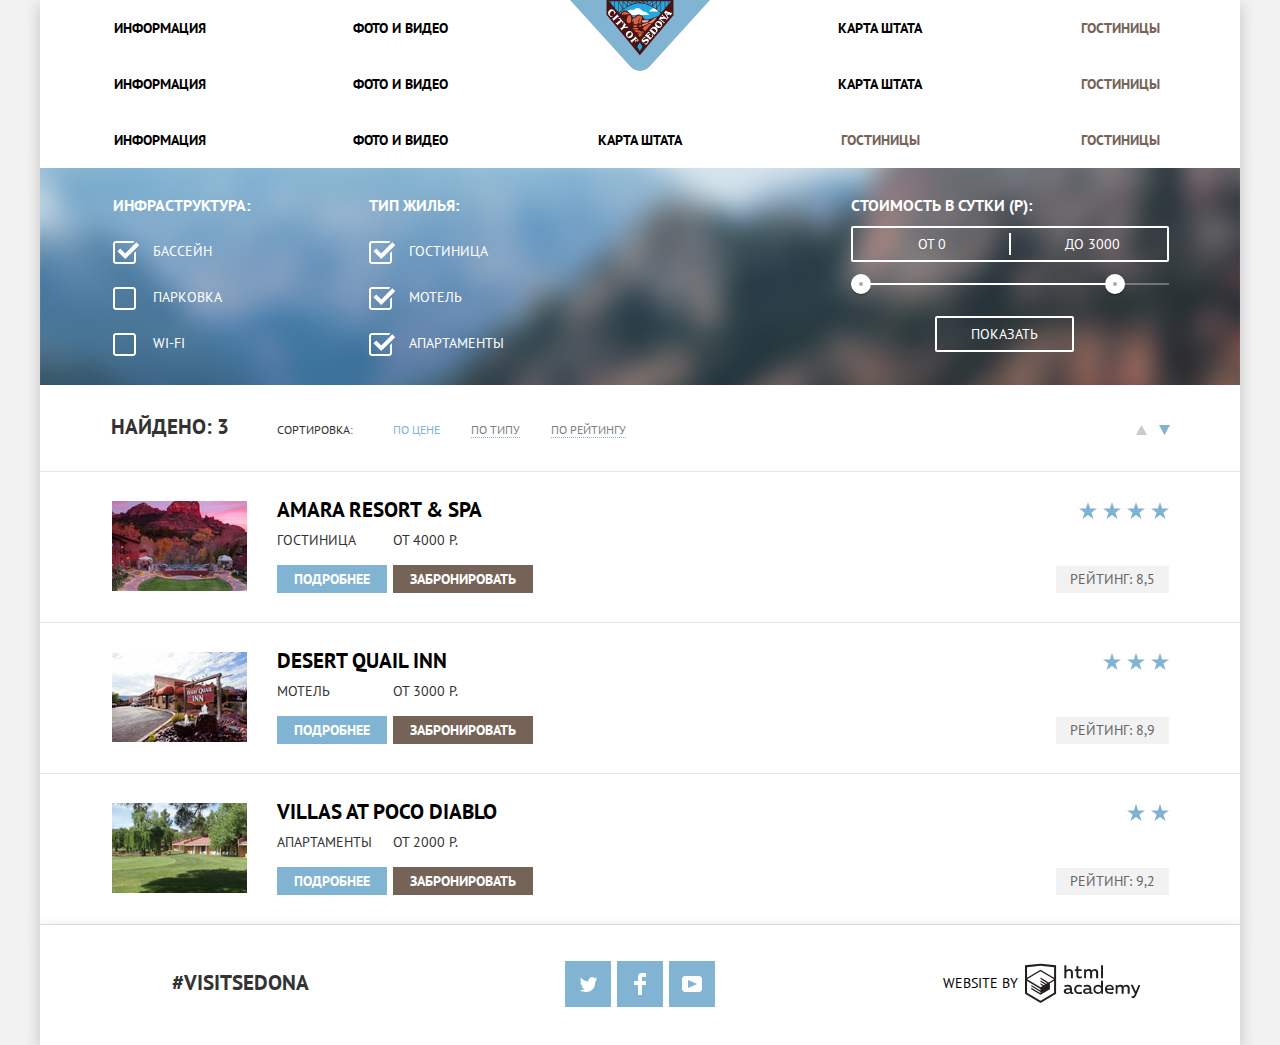
==== commit aefed538: "Подправил блок меню в шапке" ====
--- a/hotels.html
+++ b/hotels.html
@@ -18,8 +18,16 @@
             <ul class="site-navigation">
               <li><a href="#">Информация</a></li>
               <li><a href="#">Фото и видео</a></li>
-              <li class="center-item"></li>
               <li><a href="#">Карта штата</a></li>
+              <li><a class="site-navigation-current">Гостиницы</a></li>
+              <li><a href="#">Информация</a></li>
+              <li><a href="#">Фото и видео</a></li>
+              <li><a href="#">Карта штата</a></li>
+              <li><a class="site-navigation-current">Гостиницы</a></li>
+              <li><a href="#">Информация</a></li>
+              <li><a href="#">Фото и видео</a></li>
+              <li><a href="#">Карта штата</a></li>
+              <li><a class="site-navigation-current">Гостиницы</a></li>
               <li><a class="site-navigation-current">Гостиницы</a></li>
             </ul>
           </div>
--- a/css/style.min.css
+++ b/css/style.min.css
@@ -1,2 +1,2 @@
-body{min-width:1200px;height:auto;margin:0;padding:0;font-family:"PT Sans","Arial","sans-serif";font-size:14px;line-height:21px;font-weight:400;color:#333;text-transform:uppercase}a{text-decoration:none}img{max-width:100%;height:auto}.visually-hidden:not(:focus):not(:active),input[type=checkbox].visually-hidden,input[type=radio].visually-hidden{position:absolute;width:1px;height:1px;margin:-1px;border:0;padding:0;white-space:nowrap;-webkit-clip-path:insert(100%);clip-path:insert(100%);clip:rect(0 0 0 0);overflow:hidden}.button{font:inherit;text-align:center;color:#fff;vertical-align:middle;text-transform:uppercase;border:0}.button:hover{background-color:#604e43}.button:active{color:rgba(255,255,255,.3);background-color:#503e33}.grey-back{background-color:#f2f2f2}.background-index{position:relative;z-index:1;height:564px;margin-bottom:60px;margin-top:-56px;background-color:#748186;background-image:url(../img/background-index.jpg);background-position:top center;background-repeat:no-repeat}.main-header,.main-content,.main-footer{-webkit-box-shadow:0 5px 15px 0 rgba(0,1,1,.2);box-shadow:0 5px 15px 0 rgba(0,1,1,.2)}.main-navigation{position:relative;z-index:2;font-size:14px;line-height:26px;font-weight:700;color:#000;background-color:#fff}.site-navigation{list-style:none}.site-navigation a{color:#000}.site-navigation a:hover,.site-navigation a:focus{color:#81b3d2}.site-navigation a:active{opacity:.3}.site-navigation .site-navigation-current{color:#766357}.main-title{font-size:21px;line-height:26px;font-weight:700;color:#000;text-align:center;background-color:#fff}.feature-title{text-align:center}.feature-list{margin:0;padding:0;list-style:none;text-align:center}.feature-item h3{width:151px;margin:0 auto;margin-top:46px;margin-bottom:24px;padding:0;font-size:21px;line-height:21px;font-weight:700;color:#000;background-color:#fff}.feature-item p{margin:0;margin-bottom:20px}.feature-item-wide{color:#fff;background-color:#81b3d2}.feature-item-wide h3{margin:0 auto;margin-top:46px;margin-bottom:24px;font-size:21px;line-height:21px;font-weight:700;color:#fff;background-color:#81b3d2}.advantage-list{padding:0;list-style:none;text-align:center}.advantage-item{position:relative;width:400px;max-height:330px;padding-bottom:82px;overflow-y:auto}.icon-lodging::before{content:"";position:absolute;width:75px;height:72px;top:60px;left:162px;background-image:url(../img/icon-1.svg);background-position:top center;background-repeat:no-repeat}.icon-food::before{content:"";position:absolute;width:74px;height:70px;top:62px;left:162px;background-image:url(../img/icon-2.svg);background-position:top center;background-repeat:no-repeat}.icon-suvenirs::before{content:"";position:absolute;width:64px;height:76px;top:57px;left:167px;background-image:url(../img/icon-3.svg);background-position:top center;background-repeat:no-repeat}.advantage-item h3{font-size:21px;line-height:21px;font-weight:700;max-width:152px;margin:0 auto;margin-top:161px;margin-bottom:24px}.advantage-item p{margin-bottom:40px}.feature-item-grey{background-color:#eee}.feature-item-grey h3{font-size:21px;line-height:21px;font-weight:700;background-color:#eee}.hotels-search{text-align:center}.hotels-search b{font-size:30px;line-height:36px;font-weight:700}.search-intro{font-size:14px;line-height:24px;font-weight:400}.search-button{font-size:21px;line-height:26px;font-weight:700;background-color:#766357}.search-item{font-size:14px;line-height:26px;font-weight:700}.search-item input{font:inherit;text-transform:uppercase;background-color:#f2f2f2}.search-item input:hover{background-color:#ebebeb}.search-item input:active{background-color:#fff;outline:2px solid #e5e5e5}.search-item input:focus{outline:2px solid #e5e5e5}.calendar-icon{background-color:transparent;fill:#cacaca}.calendar-icon:hover{background-color:transparent;fill:#000}.calendar-icon:active{background-color:transparent;fill:#81b3d2}.less-button,.more-button{font-size:24px;line-height:26px;font-weight:700;color:#818181;background-color:#f2f2f2}.less-button:hover,.more-button:hover{color:#000;background-color:#ebebeb}.less-button:active,.more-button:active{color:#81b3d2;background-color:#fff;outline:2px solid #e5e5e5}.less-button:focus,.more-button:focus{outline:2px solid #e5e5e5}.find-button{font-size:21px;line-height:26px;font-weight:700;background-color:#81b3d2}.find-button:hover{background-color:#669ec0}.find-button:active{color:rgba(255,255,255,.3);background-color:#5496bd}.inner-page{background-color:#fff}.filters{min-height:217px;margin-bottom:29px;color:#fff;background-color:#457aa6;background-image:url(../img/background-filter.jpg);background-repeat:no-repeat}.filter-title{font-size:16px;line-height:21px;font-weight:700}.filter fieldset{padding-bottom:0;border:0}.filter ul{margin:0;padding:0;list-style:none}.filter-item input[type=text]{width:87px;background-color:transparent;outline:2px solid #fff}.filter-item input[type=text]::-webkit-input-placeholder{color:#fff}.filter-item input[type=text]:-ms-input-placeholder{color:#fff}.filter-item input[type=text]::-ms-input-placeholder{color:#fff}.filter-item input[type=text]::placeholder{color:#fff}.filter-button{background-color:transparent;border:2px solid #fff}.filter-button:hover{color:#000;background-color:#fff;border:2px solid #fff}.sorting{font-size:12px;line-height:18px;font-weight:400}.sorting-info{padding-left:71px}.sorting fieldset{border:0}.sorting ul{list-style:none}.sorting-info{font-size:21px;line-height:26px;font-weight:700}.sorting a{color:#818181;border-bottom:1px dotted #81b3d2}.sorting a:hover{color:#81b3d2;border-bottom:1px dotted #81b3d2}.sorting a:active{color:#000;border:0}.current a{color:#81b3d2;border:0}.sorting .sorting-marker-up,.sorting .sorting-marker-down{border:0;fill:#cacaca}.sorting .sorting-marker-up:hover,.sorting .sorting-marker-down:hover{border:0;fill:#231f20}.sorting .sorting-marker-up:active,.sorting .sorting-marker-down:active{border:0;fill:#81b3d2}.current .sorting-marker-up,.current .sorting-marker-down{border:0;fill:#81b3d2}.catalog-list{list-style:none}.catalog-item-title h3{font-size:21px;line-height:26px;font-weight:700;color:#000}.catalog-item-title h3:hover{color:#81b3d2}.catalog-item-title h3:active{color:#818181}.catalog-category,.catalog-price{font-weight:400}.catalog-rating{font-weight:400;color:#666;background-color:#f2f2f2}.moreinfo-button{font-size:14px;line-height:21px;font-weight:700;color:#fff;background-color:#81b3d2}.moreinfo-button:hover{background-color:#669ec0}.moreinfo-button:active{color:#818181;background-color:#5496bd}.booking-button{font-size:14px;line-height:21px;font-weight:700;color:#fff;background-color:#766357}.booking-button:hover{background-color:#604e43}.booking-button:active{color:#818181;background-color:#503e33}.main-footer{text-align:center}.footer-hashtag{font-size:21px;line-height:26px;font-weight:700}.social-list{list-style:none;padding-bottom:5px}.social-button svg{color:#fff;background-color:#81b3d2;fill:#fff}.social-button:hover svg{background-color:#669ec0}.social-button:active svg{color:#818181;background-color:#5496bd;fill:rgba(255,255,255,.3)}.footer-copyright p{font-size:14px;line-height:26px;font-weight:400;color:#000}.copyright-button svg{fill:#231f20}.copyright-button svg:hover{fill:#81b3d2}.copyright-button svg:active{fill:#bdbbbc}.container{display:block;position:relative;width:1200px;min-height:56px;margin:0 auto;padding:0;background-color:#fff}.footer-container{display:block;position:relative;width:1200px;min-height:56px;margin:0 auto;padding:0}.inner-page .main-header{margin-bottom:0}.site-navigation{position:relative;display:-webkit-box;display:-ms-flexbox;display:flex;-ms-flex-wrap:wrap;flex-wrap:wrap;width:1200px;margin:0;padding:0}.site-navigation li{-webkit-box-sizing:border-box;box-sizing:border-box;width:20%;padding:15px 0}.site-navigation li{text-align:left;padding-left:72px}.site-navigation li:last-of-type(n){margin-right:20%}.site-navigation li:nth-child(4),.site-navigation li:nth-child(5){text-align:right;padding-right:72px}.main-header-logo{z-index:1;position:absolute;width:140px;height:71px;top:0;left:50%;-webkit-transform:translateX(-50%);-ms-transform:translateX(-50%);transform:translateX(-50%)}.main-title{width:576px;margin:0 auto;margin-bottom:30px}.feature-title{width:576px;margin:0 auto;margin-bottom:54px}.feature-list{display:-webkit-box;display:-ms-flexbox;display:flex;-webkit-box-orient:horizontal;-webkit-box-direction:normal;-ms-flex-direction:row;flex-direction:row;-ms-flex-wrap:wrap;flex-wrap:wrap}.feature-item{display:-webkit-box;display:-ms-flexbox;display:flex;-webkit-box-orient:horizontal;-webkit-box-direction:normal;-ms-flex-direction:row;flex-direction:row;-webkit-box-pack:center;-ms-flex-pack:center;justify-content:center}.feature-img{margin:0;padding:0}.feature-img img{display:block}.feature-item-wide{width:400px;max-height:256px;overflow-y:auto}.feature-item .feature-promo{margin:0 auto;padding:0;width:302px}.advantage-list{display:-webkit-box;display:-ms-flexbox;display:flex;-webkit-box-orient:horizontal;-webkit-box-direction:normal;-ms-flex-direction:row;flex-direction:row}.feature-item-grey{display:-webkit-box;display:-ms-flexbox;display:flex;-webkit-box-orient:horizontal;-webkit-box-direction:normal;-ms-flex-direction:row;flex-direction:row;min-width:400px;max-height:256px;padding-bottom:60px;overflow-y:auto}.feature-item-grey .feature-promo{width:261px}.hotels-search b{display:block;margin:0 auto;margin-bottom:24px}.hotels-search p{margin:0 auto;width:438px}.feature-item{position:relative;z-index:4}.hotels-search{padding-top:50px;background-color:#fff;position:relative;z-index:4}.search-button{position:relative;margin-top:48px;padding:30px 139px;z-index:4}.modal-search-form{z-index:3}@-webkit-keyframes bounce{0%{-webkit-transform:translateY(-473px);transform:translateY(-473px)}20%{-webkit-transform:translateY(-373px);transform:translateY(-373px)}40%{-webkit-transform:translateY(-273px);transform:translateY(-273px)}60%{-webkit-transform:translateY(-173px);transform:translateY(-173px)}80%{-webkit-transform:translateY(-73px);transform:translateY(-73px)}to{-webkit-transform:translateY(0);transform:translateY(0)}}@keyframes bounce{0%{-webkit-transform:translateY(-473px);transform:translateY(-473px)}20%{-webkit-transform:translateY(-373px);transform:translateY(-373px)}40%{-webkit-transform:translateY(-273px);transform:translateY(-273px)}60%{-webkit-transform:translateY(-173px);transform:translateY(-173px)}80%{-webkit-transform:translateY(-73px);transform:translateY(-73px)}to{-webkit-transform:translateY(0);transform:translateY(0)}}@-webkit-keyframes shake{0%,to{-webkit-transform:translateX(0);transform:translateX(0)}10%,30%,50%,70%,90%{-webkit-transform:translateX(-10px);transform:translateX(-10px)}20%,40%,60%,80%{-webkit-transform:translateX(10px);transform:translateX(10px)}}@keyframes shake{0%,to{-webkit-transform:translateX(0);transform:translateX(0)}10%,30%,50%,70%,90%{-webkit-transform:translateX(-10px);transform:translateX(-10px)}20%,40%,60%,80%{-webkit-transform:translateX(10px);transform:translateX(10px)}}.modal{position:relative;-webkit-box-shadow:0 7px 15px rgba(0,1,1,.85);box-shadow:0 7px 15px rgba(0,1,1,.85)}.modal-search-form{-webkit-animation:bounce .5s;animation:bounce .5s}.modal-none{display:none}.modal-error{-webkit-animation:shake .6s;animation:shake .6s}.search-form{position:absolute;width:456px;padding:55px 55px;top:0;left:50%;-webkit-transform:translateX(-50%);-ms-transform:translateX(-50%);transform:translateX(-50%);background-color:#fff}.search-item{position:relative;margin:0;padding-bottom:29px}.search-item{display:-webkit-box;display:-ms-flexbox;display:flex;-webkit-box-pack:justify;-ms-flex-pack:justify;justify-content:space-between;-ms-flex-wrap:wrap;flex-wrap:wrap}.search-item .calendar-icon{position:absolute;top:6px;right:2px;outline:0}label{padding-top:6px;padding-left:0}input[type=text]{-webkit-box-sizing:border-box;box-sizing:border-box;width:346px;padding:6px 14px;padding-right:40px;border:0}input[type=text]::-webkit-input-placeholder,input[type=number]::-webkit-input-placeholder{color:#000}input[type=text]:-ms-input-placeholder,input[type=number]:-ms-input-placeholder{color:#000}input[type=text]::-ms-input-placeholder,input[type=number]::-ms-input-placeholder{color:#000}input[type=text]::placeholder,input[type=number]::placeholder{color:#000}.wrapper{display:-webkit-box;display:-ms-flexbox;display:flex;-webkit-box-pack:justify;-ms-flex-pack:justify;justify-content:space-between;margin-bottom:24px}.less-button,.more-button{width:38px;border:0}.less-button{margin-left:41px}.children .less-button{margin-left:25px}input[type=number]{width:23px;margin:0;padding:6px 0;padding-left:15px;border:0}.find-button{padding:17px 196px}.map-block{position:relative}.map-block iframe{display:block;position:relative;frameborder:0;border:0;z-index:2}.map-block img{position:absolute;top:0;left:0;margin-bottom:-120px;z-index:1}.filter{display:-webkit-box;display:-ms-flexbox;display:flex;-webkit-box-orient:horizontal;-webkit-box-direction:normal;-ms-flex-direction:row;flex-direction:row;padding-top:27px;padding-left:60px}.wrap{max-width:254px;margin-right:94px}.wrap:last-child{max-width:330px;margin-right:auto;margin-left:228px}.filter-title{margin-bottom:20px}.filter-option{margin-bottom:25px;padding-left:40px}.filter-checkbox{position:relative;cursor:pointer}.filter-checkbox input[type=checkbox]:focus+.checkbox-indicator{outline:2px solid #81b3d2}.filter-checkbox input[type=checkbox]:checked+.checkbox-indicator{position:absolute;top:5px;left:-40px;width:27px;height:23px;background-image:url(../img/checkbox-on.svg);background-position:left;background-repeat:no-repeat}.filter-checkbox input[type=checkbox]+.checkbox-indicator{position:absolute;top:5px;left:-40px;width:27px;height:23px;background-image:url(../img/checkbox-off.svg);background-position:left;background-repeat:no-repeat}.filter-checkbox input[type=checkbox]+.checkbox-indicator{position:absolute;top:5px;left:-40px;width:27px;height:23px;background-image:url(../img/checkbox-off.svg);background-position:left;background-repeat:no-repeat}.filter-checkbox input[type=checkbox]:disabled+.checkbox-indicator{position:absolute;top:5px;left:-40px;width:27px;height:23px;background-image:url(../img/checkbox-disabled-off.svg);background-position:left;background-repeat:no-repeat}.filter-checkbox input[type=checkbox]:checked:disabled+.checkbox-indicator{position:absolute;top:5px;left:-40px;width:27px;height:23px;background-image:url(../img/checkbox-disabled-off.svg),url(../img/checkbox-disabled-on.svg);background-position:left;background-repeat:no-repeat}.value-title{margin-bottom:5px}.filter-section{position:relative;width:314px;height:32px;margin-bottom:21px;border:2px solid #fff;border-radius:2px}.filter-section::after{content:"";position:absolute;top:50%;left:50%;width:2px;height:22px;-webkit-transform:translate(-50%,-50%);-ms-transform:translate(-50%,-50%);transform:translate(-50%,-50%);background:#fff}.filter-roller{position:relative;margin-bottom:31px}.filter-roller .scale{height:2px;background-color:rgba(255,255,255,.3)}.filter-roller .bar{width:80%;height:2px;background:#fff}.filter-handle{position:absolute;top:-9px;width:4px;height:4px;background:#ababab;border:8px solid #fff;border-radius:50%;-webkit-box-shadow:0 2px 1px 0 rgba(0,1,1,.2);box-shadow:0 2px 1px 0 rgba(0,1,1,.2);cursor:pointer}.filter-handle:hover{background:#1c4f80}.filter-handle-min{left:0}.filter-handle-max{left:80%}.filter-button{display:block;margin:0 auto;margin-left:97px;padding:6px 34px;font-size:14px;line-height:20px;color:#fff;text-transform:uppercase;background:0 0;border:2px solid #fff;border-radius:2px;cursor:pointer}.filter-section label{display:inline-block;vertical-align:middle;cursor:pointer}.filter-section .min-value{width:90px;padding-top:3px;;padding-left:65px}.filter-section .max-value{width:90px;padding-top:3px;;padding-left:53px}.filter-section input[type=text]{width:50px;height:26px;margin:0;padding:0;color:inherit;font:inherit;background:0 0;border:0}.sorting{display:-webkit-box;display:-ms-flexbox;display:flex;-webkit-box-orient:horizontal;-webkit-box-direction:normal;-ms-flex-direction:row;flex-direction:row;padding-bottom:31px;border-bottom:1px solid #e5e5e5}.sorting-value{display:-webkit-box;display:-ms-flexbox;display:flex;-webkit-box-orient:horizontal;-webkit-box-direction:normal;-ms-flex-direction:row;flex-direction:row}.sorting-title{margin-top:7px;margin-left:48px;font-size:12px;line-height:18px;font-weight:400}.sorting-list{display:-webkit-box;display:-ms-flexbox;display:flex;-webkit-box-orient:horizontal;-webkit-box-direction:normal;-ms-flex-direction:row;flex-direction:row;margin:0;margin-top:7px}.sorting-marker{margin-right:31px}.sorting-marker:hover{border:0}.sorting-list{position:relative}.sorting-marker-up{position:absolute;width:11px;height:10px;top:1px;left:783px}.sorting-marker-down{position:absolute;width:11px;height:10px;top:1px;left:806px}.sorting-list li:nth-child(3){margin-right:506px}.catalog-list{display:-webkit-box;display:-ms-flexbox;display:flex;-webkit-box-orient:vertical;-webkit-box-direction:normal;-ms-flex-direction:column;flex-direction:column;margin:0;padding:0}.catalog-item{display:-webkit-box;display:-ms-flexbox;display:flex;-webkit-box-orient:horizontal;-webkit-box-direction:normal;-ms-flex-direction:row;flex-direction:row;padding-left:72px;border-bottom:1px solid #e5e5e5}.inner-image{-ms-flex-negative:0;flex-shrink:0;margin-top:29px;margin-bottom:25px;margin-right:30px}.catalog-wrap{display:-webkit-box;display:-ms-flexbox;display:flex;-webkit-box-flex:1;-ms-flex-positive:1;flex-grow:1;-webkit-box-orient:horizontal;-webkit-box-direction:normal;-ms-flex-direction:row;flex-direction:row;-webkit-box-pack:justify;-ms-flex-pack:justify;justify-content:space-between;margin-bottom:25px}.catalog-item-title h3{margin:0;margin-top:25px;margin-bottom:7px}.catalog-category{display:inline-block;width:112px;margin-bottom:17px;vertical-align:top}.moreinfo-button,.booking-button{padding:5px 17px;margin-right:2px}.inner-rating{display:-webkit-box;display:-ms-flexbox;display:flex;-webkit-box-orient:vertical;-webkit-box-direction:normal;-ms-flex-direction:column;flex-direction:column;-ms-flex-negative:0;flex-shrink:0;margin-right:71px}.catalog-star ul{display:-webkit-box;display:-ms-flexbox;display:flex;-webkit-box-orient:horizontal;-webkit-box-direction:reverse;-ms-flex-direction:row-reverse;flex-direction:row-reverse;padding:0;list-style:none}.star-current{width:18px;height:17px;margin-top:30px;margin-right:0;margin-left:6px;background-image:url(../img/star.svg)}.catalog-rating{display:inline-block;margin-top:47px;margin-left:auto;padding:3px 14px;vertical-align:middle}.main-footer{display:-webkit-box;display:-ms-flexbox;display:flex;-webkit-box-orient:horizontal;-webkit-box-direction:normal;-ms-flex-direction:row;flex-direction:row;z-index:2}.footer-hashtag{padding-top:45px;max-width:400px;background-color:rgba(255,255,255,.9)}.footer-social{max-width:400px;min-height:120px;text-align:center;vertical-align:middle;background-color:rgba(255,255,255,.9)}.footer-social ul{display:-webkit-box;display:-ms-flexbox;display:flex;-ms-flex-wrap:wrap;flex-wrap:wrap;-webkit-box-pack:justify;-ms-flex-pack:justify;justify-content:space-between;padding:0;padding-top:36px;margin:0 auto;width:150px}.footer-social li{padding-bottom:5px}.social-button{display:-webkit-box;display:-ms-flexbox;display:flex;-webkit-box-align:center;-ms-flex-align:center;align-items:center;-webkit-box-pack:center;-ms-flex-pack:center;justify-content:center;width:46px;height:46px;background-color:#81b3d2}.social-button:hover{background-color:#669ec0}.social-button:active{background-color:#5496bd}.footer-copyright{display:-webkit-box;display:-ms-flexbox;display:flex;-webkit-box-pack:center;-ms-flex-pack:center;justify-content:center;max-width:400px;background-color:rgba(255,255,255,.9)}.footer-copyright p{padding-top:31px;padding-left:2px}.footer-copyright svg{padding-top:38px;padding-left:7px}
-/*# sourceMappingURL=application/json;base64,[base64]/[base64]/[base64] */
+body{min-width:1200px;height:auto;margin:0;padding:0;font-family:"PT Sans","Arial","sans-serif";font-size:14px;line-height:21px;font-weight:400;color:#333;text-transform:uppercase}a{text-decoration:none}img{max-width:100%;height:auto}.visually-hidden:not(:focus):not(:active),input[type=checkbox].visually-hidden,input[type=radio].visually-hidden{position:absolute;width:1px;height:1px;margin:-1px;border:0;padding:0;white-space:nowrap;-webkit-clip-path:insert(100%);clip-path:insert(100%);clip:rect(0 0 0 0);overflow:hidden}.button{font:inherit;text-align:center;color:#fff;vertical-align:middle;text-transform:uppercase;border:0}.button:hover{background-color:#604e43}.button:active{color:rgba(255,255,255,.3);background-color:#503e33}.grey-back{background-color:#f2f2f2}.background-index{position:relative;z-index:1;height:564px;margin-bottom:60px;margin-top:-56px;background-color:#748186;background-image:url(../img/background-index.jpg);background-position:top center;background-repeat:no-repeat}.main-header,.main-content,.main-footer{-webkit-box-shadow:0 5px 15px 0 rgba(0,1,1,.2);box-shadow:0 5px 15px 0 rgba(0,1,1,.2)}.main-navigation{position:relative;z-index:2;font-size:14px;line-height:26px;font-weight:700;color:#000;background-color:#fff}.site-navigation{list-style:none}.site-navigation a{color:#000}.site-navigation a:hover,.site-navigation a:focus{color:#81b3d2}.site-navigation a:active{opacity:.3}.site-navigation .site-navigation-current{color:#766357}.main-title{font-size:21px;line-height:26px;font-weight:700;color:#000;text-align:center;background-color:#fff}.feature-title{text-align:center}.feature-list{margin:0;padding:0;list-style:none;text-align:center}.feature-item h3{width:151px;margin:0 auto;margin-top:46px;margin-bottom:24px;padding:0;font-size:21px;line-height:21px;font-weight:700;color:#000;background-color:#fff}.feature-item p{margin:0;margin-bottom:20px}.feature-item-wide{color:#fff;background-color:#81b3d2}.feature-item-wide h3{margin:0 auto;margin-top:46px;margin-bottom:24px;font-size:21px;line-height:21px;font-weight:700;color:#fff;background-color:#81b3d2}.advantage-list{padding:0;list-style:none;text-align:center}.advantage-item{position:relative;width:400px;max-height:330px;padding-bottom:82px;overflow-y:auto}.icon-lodging::before{content:"";position:absolute;width:75px;height:72px;top:60px;left:162px;background-image:url(../img/icon-1.svg);background-position:top center;background-repeat:no-repeat}.icon-food::before{content:"";position:absolute;width:74px;height:70px;top:62px;left:162px;background-image:url(../img/icon-2.svg);background-position:top center;background-repeat:no-repeat}.icon-suvenirs::before{content:"";position:absolute;width:64px;height:76px;top:57px;left:167px;background-image:url(../img/icon-3.svg);background-position:top center;background-repeat:no-repeat}.advantage-item h3{font-size:21px;line-height:21px;font-weight:700;max-width:152px;margin:0 auto;margin-top:161px;margin-bottom:24px}.advantage-item p{margin-bottom:40px}.feature-item-grey{background-color:#eee}.feature-item-grey h3{font-size:21px;line-height:21px;font-weight:700;background-color:#eee}.hotels-search{text-align:center}.hotels-search b{font-size:30px;line-height:36px;font-weight:700}.search-intro{font-size:14px;line-height:24px;font-weight:400}.search-button{font-size:21px;line-height:26px;font-weight:700;background-color:#766357}.search-item{font-size:14px;line-height:26px;font-weight:700}.search-item input{font:inherit;text-transform:uppercase;background-color:#f2f2f2}.search-item input:hover{background-color:#ebebeb}.search-item input:active{background-color:#fff;outline:2px solid #e5e5e5}.search-item input:focus{outline:2px solid #e5e5e5}.calendar-icon{background-color:transparent;fill:#cacaca}.calendar-icon:hover{background-color:transparent;fill:#000}.calendar-icon:active{background-color:transparent;fill:#81b3d2}.less-button,.more-button{font-size:24px;line-height:26px;font-weight:700;color:#818181;background-color:#f2f2f2}.less-button:hover,.more-button:hover{color:#000;background-color:#ebebeb}.less-button:active,.more-button:active{color:#81b3d2;background-color:#fff;outline:2px solid #e5e5e5}.less-button:focus,.more-button:focus{outline:2px solid #e5e5e5}.find-button{font-size:21px;line-height:26px;font-weight:700;background-color:#81b3d2}.find-button:hover{background-color:#669ec0}.find-button:active{color:rgba(255,255,255,.3);background-color:#5496bd}.inner-page{background-color:#fff}.filters{min-height:217px;margin-bottom:29px;color:#fff;background-color:#457aa6;background-image:url(../img/background-filter.jpg);background-repeat:no-repeat}.filter-title{font-size:16px;line-height:21px;font-weight:700}.filter fieldset{padding-bottom:0;border:0}.filter ul{margin:0;padding:0;list-style:none}.filter-item input[type=text]{width:87px;background-color:transparent;outline:2px solid #fff}.filter-item input[type=text]::-webkit-input-placeholder{color:#fff}.filter-item input[type=text]:-ms-input-placeholder{color:#fff}.filter-item input[type=text]::-ms-input-placeholder{color:#fff}.filter-item input[type=text]::placeholder{color:#fff}.filter-button{background-color:transparent;border:2px solid #fff}.filter-button:hover{color:#000;background-color:#fff;border:2px solid #fff}.sorting{font-size:12px;line-height:18px;font-weight:400}.sorting-info{padding-left:71px}.sorting fieldset{border:0}.sorting ul{list-style:none}.sorting-info{font-size:21px;line-height:26px;font-weight:700}.sorting a{color:#818181;border-bottom:1px dotted #81b3d2}.sorting a:hover{color:#81b3d2;border-bottom:1px dotted #81b3d2}.sorting a:active{color:#000;border:0}.current a{color:#81b3d2;border:0}.sorting .sorting-marker-up,.sorting .sorting-marker-down{border:0;fill:#cacaca}.sorting .sorting-marker-up:hover,.sorting .sorting-marker-down:hover{border:0;fill:#231f20}.sorting .sorting-marker-up:active,.sorting .sorting-marker-down:active{border:0;fill:#81b3d2}.current .sorting-marker-up,.current .sorting-marker-down{border:0;fill:#81b3d2}.catalog-list{list-style:none}.catalog-item-title h3{font-size:21px;line-height:26px;font-weight:700;color:#000}.catalog-item-title h3:hover{color:#81b3d2}.catalog-item-title h3:active{color:#818181}.catalog-category,.catalog-price{font-weight:400}.catalog-rating{font-weight:400;color:#666;background-color:#f2f2f2}.moreinfo-button{font-size:14px;line-height:21px;font-weight:700;color:#fff;background-color:#81b3d2}.moreinfo-button:hover{background-color:#669ec0}.moreinfo-button:active{color:#818181;background-color:#5496bd}.booking-button{font-size:14px;line-height:21px;font-weight:700;color:#fff;background-color:#766357}.booking-button:hover{background-color:#604e43}.booking-button:active{color:#818181;background-color:#503e33}.main-footer{text-align:center}.footer-hashtag{font-size:21px;line-height:26px;font-weight:700}.social-list{list-style:none;padding-bottom:5px}.social-button svg{color:#fff;background-color:#81b3d2;fill:#fff}.social-button:hover svg{background-color:#669ec0}.social-button:active svg{color:#818181;background-color:#5496bd;fill:rgba(255,255,255,.3)}.footer-copyright p{font-size:14px;line-height:26px;font-weight:400;color:#000}.copyright-button svg{fill:#231f20}.copyright-button svg:hover{fill:#81b3d2}.copyright-button svg:active{fill:#bdbbbc}.container{display:block;position:relative;width:1200px;min-height:56px;margin:0 auto;padding:0;background-color:#fff}.footer-container{display:block;position:relative;width:1200px;min-height:56px;margin:0 auto;padding:0}.inner-page .main-header{margin-bottom:0}.site-navigation{position:relative;display:-webkit-box;display:-ms-flexbox;display:flex;-ms-flex-wrap:wrap;flex-wrap:wrap;max-width:100%;;margin:0;padding:0}.site-navigation li{-webkit-box-sizing:border-box;box-sizing:border-box;width:20%;padding:15px 0;text-align:center}.site-navigation li:nth-child(2){margin-right:20%}.site-navigation li:nth-child(6){margin-right:20%}.main-header-logo{z-index:1;position:absolute;width:140px;height:71px;top:0;left:50%;-webkit-transform:translateX(-50%);-ms-transform:translateX(-50%);transform:translateX(-50%)}.main-title{width:576px;margin:0 auto;margin-bottom:30px}.feature-title{width:576px;margin:0 auto;margin-bottom:54px}.feature-list{display:-webkit-box;display:-ms-flexbox;display:flex;-webkit-box-orient:horizontal;-webkit-box-direction:normal;-ms-flex-direction:row;flex-direction:row;-ms-flex-wrap:wrap;flex-wrap:wrap}.feature-item{display:-webkit-box;display:-ms-flexbox;display:flex;-webkit-box-orient:horizontal;-webkit-box-direction:normal;-ms-flex-direction:row;flex-direction:row;-webkit-box-pack:center;-ms-flex-pack:center;justify-content:center}.feature-img{margin:0;padding:0}.feature-img img{display:block}.feature-item-wide{width:400px;max-height:256px;overflow-y:auto}.feature-item .feature-promo{margin:0 auto;padding:0;width:302px}.advantage-list{display:-webkit-box;display:-ms-flexbox;display:flex;-webkit-box-orient:horizontal;-webkit-box-direction:normal;-ms-flex-direction:row;flex-direction:row}.feature-item-grey{display:-webkit-box;display:-ms-flexbox;display:flex;-webkit-box-orient:horizontal;-webkit-box-direction:normal;-ms-flex-direction:row;flex-direction:row;min-width:400px;max-height:256px;padding-bottom:60px;overflow-y:auto}.feature-item-grey .feature-promo{width:261px}.hotels-search b{display:block;margin:0 auto;margin-bottom:24px}.hotels-search p{margin:0 auto;width:438px}.feature-item{position:relative;z-index:4}.hotels-search{padding-top:50px;background-color:#fff;position:relative;z-index:4}.search-button{position:relative;margin-top:48px;padding:30px 139px;z-index:4}.modal-search-form{z-index:3}@-webkit-keyframes bounce{0%{-webkit-transform:translateY(-473px);transform:translateY(-473px)}20%{-webkit-transform:translateY(-373px);transform:translateY(-373px)}40%{-webkit-transform:translateY(-273px);transform:translateY(-273px)}60%{-webkit-transform:translateY(-173px);transform:translateY(-173px)}80%{-webkit-transform:translateY(-73px);transform:translateY(-73px)}to{-webkit-transform:translateY(0);transform:translateY(0)}}@keyframes bounce{0%{-webkit-transform:translateY(-473px);transform:translateY(-473px)}20%{-webkit-transform:translateY(-373px);transform:translateY(-373px)}40%{-webkit-transform:translateY(-273px);transform:translateY(-273px)}60%{-webkit-transform:translateY(-173px);transform:translateY(-173px)}80%{-webkit-transform:translateY(-73px);transform:translateY(-73px)}to{-webkit-transform:translateY(0);transform:translateY(0)}}@-webkit-keyframes shake{0%,to{-webkit-transform:translateX(0);transform:translateX(0)}10%,30%,50%,70%,90%{-webkit-transform:translateX(-10px);transform:translateX(-10px)}20%,40%,60%,80%{-webkit-transform:translateX(10px);transform:translateX(10px)}}@keyframes shake{0%,to{-webkit-transform:translateX(0);transform:translateX(0)}10%,30%,50%,70%,90%{-webkit-transform:translateX(-10px);transform:translateX(-10px)}20%,40%,60%,80%{-webkit-transform:translateX(10px);transform:translateX(10px)}}.modal{position:relative;-webkit-box-shadow:0 7px 15px rgba(0,1,1,.85);box-shadow:0 7px 15px rgba(0,1,1,.85)}.modal-search-form{-webkit-animation:bounce .5s;animation:bounce .5s}.modal-none{display:none}.modal-error{-webkit-animation:shake .6s;animation:shake .6s}.search-form{position:absolute;width:456px;padding:55px 55px;top:0;left:50%;-webkit-transform:translateX(-50%);-ms-transform:translateX(-50%);transform:translateX(-50%);background-color:#fff}.search-item{position:relative;margin:0;padding-bottom:29px}.search-item{display:-webkit-box;display:-ms-flexbox;display:flex;-webkit-box-pack:justify;-ms-flex-pack:justify;justify-content:space-between;-ms-flex-wrap:wrap;flex-wrap:wrap}.search-item .calendar-icon{position:absolute;top:6px;right:2px;outline:0}label{padding-top:6px;padding-left:0}input[type=text]{-webkit-box-sizing:border-box;box-sizing:border-box;width:346px;padding:6px 14px;padding-right:40px;border:0}input[type=text]::-webkit-input-placeholder,input[type=number]::-webkit-input-placeholder{color:#000}input[type=text]:-ms-input-placeholder,input[type=number]:-ms-input-placeholder{color:#000}input[type=text]::-ms-input-placeholder,input[type=number]::-ms-input-placeholder{color:#000}input[type=text]::placeholder,input[type=number]::placeholder{color:#000}.wrapper{display:-webkit-box;display:-ms-flexbox;display:flex;-webkit-box-pack:justify;-ms-flex-pack:justify;justify-content:space-between;margin-bottom:24px}.less-button,.more-button{width:38px;border:0}.less-button{margin-left:41px}.children .less-button{margin-left:25px}input[type=number]{width:23px;margin:0;padding:6px 0;padding-left:15px;border:0}.find-button{padding:17px 196px}.map-block{position:relative}.map-block iframe{display:block;position:relative;frameborder:0;border:0;z-index:2}.map-block img{position:absolute;top:0;left:0;margin-bottom:-120px;z-index:1}.filter{display:-webkit-box;display:-ms-flexbox;display:flex;-webkit-box-orient:horizontal;-webkit-box-direction:normal;-ms-flex-direction:row;flex-direction:row;padding-top:27px;padding-left:60px}.wrap{max-width:254px;margin-right:94px}.wrap:last-child{max-width:330px;margin-right:auto;margin-left:228px}.filter-title{margin-bottom:20px}.filter-option{margin-bottom:25px;padding-left:40px}.filter-checkbox{position:relative;cursor:pointer}.filter-checkbox input[type=checkbox]:focus+.checkbox-indicator{outline:2px solid #81b3d2}.filter-checkbox input[type=checkbox]:checked+.checkbox-indicator{position:absolute;top:5px;left:-40px;width:27px;height:23px;background-image:url(../img/checkbox-on.svg);background-position:left;background-repeat:no-repeat}.filter-checkbox input[type=checkbox]+.checkbox-indicator{position:absolute;top:5px;left:-40px;width:27px;height:23px;background-image:url(../img/checkbox-off.svg);background-position:left;background-repeat:no-repeat}.filter-checkbox input[type=checkbox]+.checkbox-indicator{position:absolute;top:5px;left:-40px;width:27px;height:23px;background-image:url(../img/checkbox-off.svg);background-position:left;background-repeat:no-repeat}.filter-checkbox input[type=checkbox]:disabled+.checkbox-indicator{position:absolute;top:5px;left:-40px;width:27px;height:23px;background-image:url(../img/checkbox-disabled-off.svg);background-position:left;background-repeat:no-repeat}.filter-checkbox input[type=checkbox]:checked:disabled+.checkbox-indicator{position:absolute;top:5px;left:-40px;width:27px;height:23px;background-image:url(../img/checkbox-disabled-off.svg),url(../img/checkbox-disabled-on.svg);background-position:left;background-repeat:no-repeat}.value-title{margin-bottom:5px}.filter-section{position:relative;width:314px;height:32px;margin-bottom:21px;border:2px solid #fff;border-radius:2px}.filter-section::after{content:"";position:absolute;top:50%;left:50%;width:2px;height:22px;-webkit-transform:translate(-50%,-50%);-ms-transform:translate(-50%,-50%);transform:translate(-50%,-50%);background:#fff}.filter-roller{position:relative;margin-bottom:31px}.filter-roller .scale{height:2px;background-color:rgba(255,255,255,.3)}.filter-roller .bar{width:80%;height:2px;background:#fff}.filter-handle{position:absolute;top:-9px;width:4px;height:4px;background:#ababab;border:8px solid #fff;border-radius:50%;-webkit-box-shadow:0 2px 1px 0 rgba(0,1,1,.2);box-shadow:0 2px 1px 0 rgba(0,1,1,.2);cursor:pointer}.filter-handle:hover{background:#1c4f80}.filter-handle-min{left:0}.filter-handle-max{left:80%}.filter-button{display:block;margin:0 auto;margin-left:97px;padding:6px 34px;font-size:14px;line-height:20px;color:#fff;text-transform:uppercase;background:0 0;border:2px solid #fff;border-radius:2px;cursor:pointer}.filter-section label{display:inline-block;vertical-align:middle;cursor:pointer}.filter-section .min-value{width:90px;padding-top:3px;;padding-left:65px}.filter-section .max-value{width:90px;padding-top:3px;;padding-left:53px}.filter-section input[type=text]{width:50px;height:26px;margin:0;padding:0;color:inherit;font:inherit;background:0 0;border:0}.sorting{display:-webkit-box;display:-ms-flexbox;display:flex;-webkit-box-orient:horizontal;-webkit-box-direction:normal;-ms-flex-direction:row;flex-direction:row;padding-bottom:31px;border-bottom:1px solid #e5e5e5}.sorting-value{display:-webkit-box;display:-ms-flexbox;display:flex;-webkit-box-orient:horizontal;-webkit-box-direction:normal;-ms-flex-direction:row;flex-direction:row}.sorting-title{margin-top:7px;margin-left:48px;font-size:12px;line-height:18px;font-weight:400}.sorting-list{display:-webkit-box;display:-ms-flexbox;display:flex;-webkit-box-orient:horizontal;-webkit-box-direction:normal;-ms-flex-direction:row;flex-direction:row;margin:0;margin-top:7px}.sorting-marker{margin-right:31px}.sorting-marker:hover{border:0}.sorting-list{position:relative}.sorting-marker-up{position:absolute;width:11px;height:10px;top:1px;left:783px}.sorting-marker-down{position:absolute;width:11px;height:10px;top:1px;left:806px}.sorting-list li:nth-child(3){margin-right:506px}.catalog-list{display:-webkit-box;display:-ms-flexbox;display:flex;-webkit-box-orient:vertical;-webkit-box-direction:normal;-ms-flex-direction:column;flex-direction:column;margin:0;padding:0}.catalog-item{display:-webkit-box;display:-ms-flexbox;display:flex;-webkit-box-orient:horizontal;-webkit-box-direction:normal;-ms-flex-direction:row;flex-direction:row;padding-left:72px;border-bottom:1px solid #e5e5e5}.inner-image{-ms-flex-negative:0;flex-shrink:0;margin-top:29px;margin-bottom:25px;margin-right:30px}.catalog-wrap{display:-webkit-box;display:-ms-flexbox;display:flex;-webkit-box-flex:1;-ms-flex-positive:1;flex-grow:1;-webkit-box-orient:horizontal;-webkit-box-direction:normal;-ms-flex-direction:row;flex-direction:row;-webkit-box-pack:justify;-ms-flex-pack:justify;justify-content:space-between;margin-bottom:25px}.catalog-item-title h3{margin:0;margin-top:25px;margin-bottom:7px}.catalog-category{display:inline-block;width:112px;margin-bottom:17px;vertical-align:top}.moreinfo-button,.booking-button{padding:5px 17px;margin-right:2px}.inner-rating{display:-webkit-box;display:-ms-flexbox;display:flex;-webkit-box-orient:vertical;-webkit-box-direction:normal;-ms-flex-direction:column;flex-direction:column;-ms-flex-negative:0;flex-shrink:0;margin-right:71px}.catalog-star ul{display:-webkit-box;display:-ms-flexbox;display:flex;-webkit-box-orient:horizontal;-webkit-box-direction:reverse;-ms-flex-direction:row-reverse;flex-direction:row-reverse;padding:0;list-style:none}.star-current{width:18px;height:17px;margin-top:30px;margin-right:0;margin-left:6px;background-image:url(../img/star.svg)}.catalog-rating{display:inline-block;margin-top:47px;margin-left:auto;padding:3px 14px;vertical-align:middle}.main-footer{display:-webkit-box;display:-ms-flexbox;display:flex;-webkit-box-orient:horizontal;-webkit-box-direction:normal;-ms-flex-direction:row;flex-direction:row;z-index:2}.footer-hashtag{padding-top:45px;max-width:400px;background-color:rgba(255,255,255,.9)}.footer-social{max-width:400px;min-height:120px;text-align:center;vertical-align:middle;background-color:rgba(255,255,255,.9)}.footer-social ul{display:-webkit-box;display:-ms-flexbox;display:flex;-ms-flex-wrap:wrap;flex-wrap:wrap;-webkit-box-pack:justify;-ms-flex-pack:justify;justify-content:space-between;padding:0;padding-top:36px;margin:0 auto;width:150px}.footer-social li{padding-bottom:5px}.social-button{display:-webkit-box;display:-ms-flexbox;display:flex;-webkit-box-align:center;-ms-flex-align:center;align-items:center;-webkit-box-pack:center;-ms-flex-pack:center;justify-content:center;width:46px;height:46px;background-color:#81b3d2}.social-button:hover{background-color:#669ec0}.social-button:active{background-color:#5496bd}.footer-copyright{display:-webkit-box;display:-ms-flexbox;display:flex;-webkit-box-pack:center;-ms-flex-pack:center;justify-content:center;max-width:400px;background-color:rgba(255,255,255,.9)}.footer-copyright p{padding-top:31px;padding-left:2px}.footer-copyright svg{padding-top:38px;padding-left:7px}
+/*# sourceMappingURL=application/json;base64,[base64]/[base64]/[base64]/[base64] */
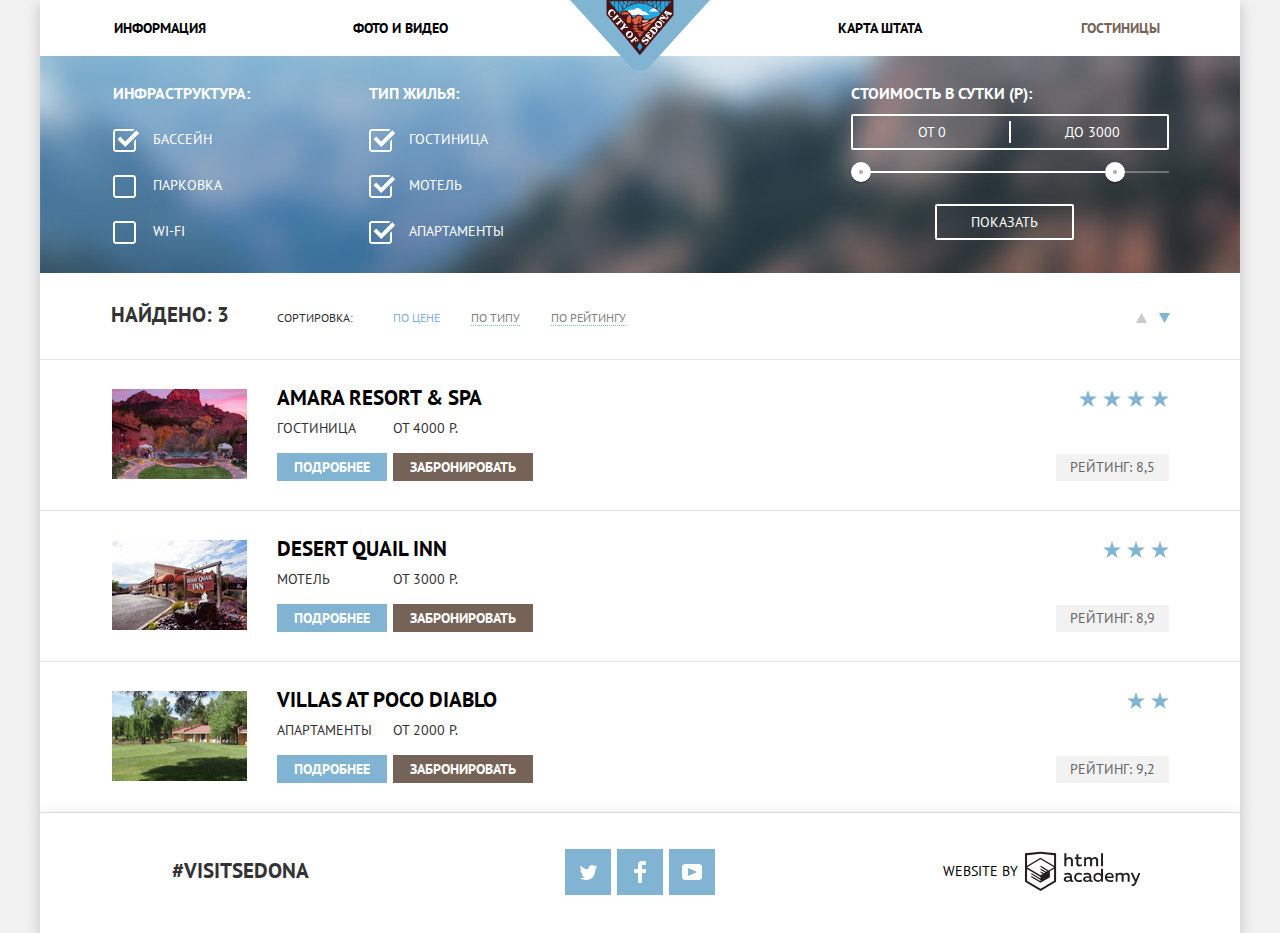
==== commit 1d4b5a53: "убрал лишние блоки меню" ====
--- a/hotels.html
+++ b/hotels.html
@@ -20,15 +20,6 @@
               <li><a href="#">Фото и видео</a></li>
               <li><a href="#">Карта штата</a></li>
               <li><a class="site-navigation-current">Гостиницы</a></li>
-              <li><a href="#">Информация</a></li>
-              <li><a href="#">Фото и видео</a></li>
-              <li><a href="#">Карта штата</a></li>
-              <li><a class="site-navigation-current">Гостиницы</a></li>
-              <li><a href="#">Информация</a></li>
-              <li><a href="#">Фото и видео</a></li>
-              <li><a href="#">Карта штата</a></li>
-              <li><a class="site-navigation-current">Гостиницы</a></li>
-              <li><a class="site-navigation-current">Гостиницы</a></li>
             </ul>
           </div>
         </nav>
